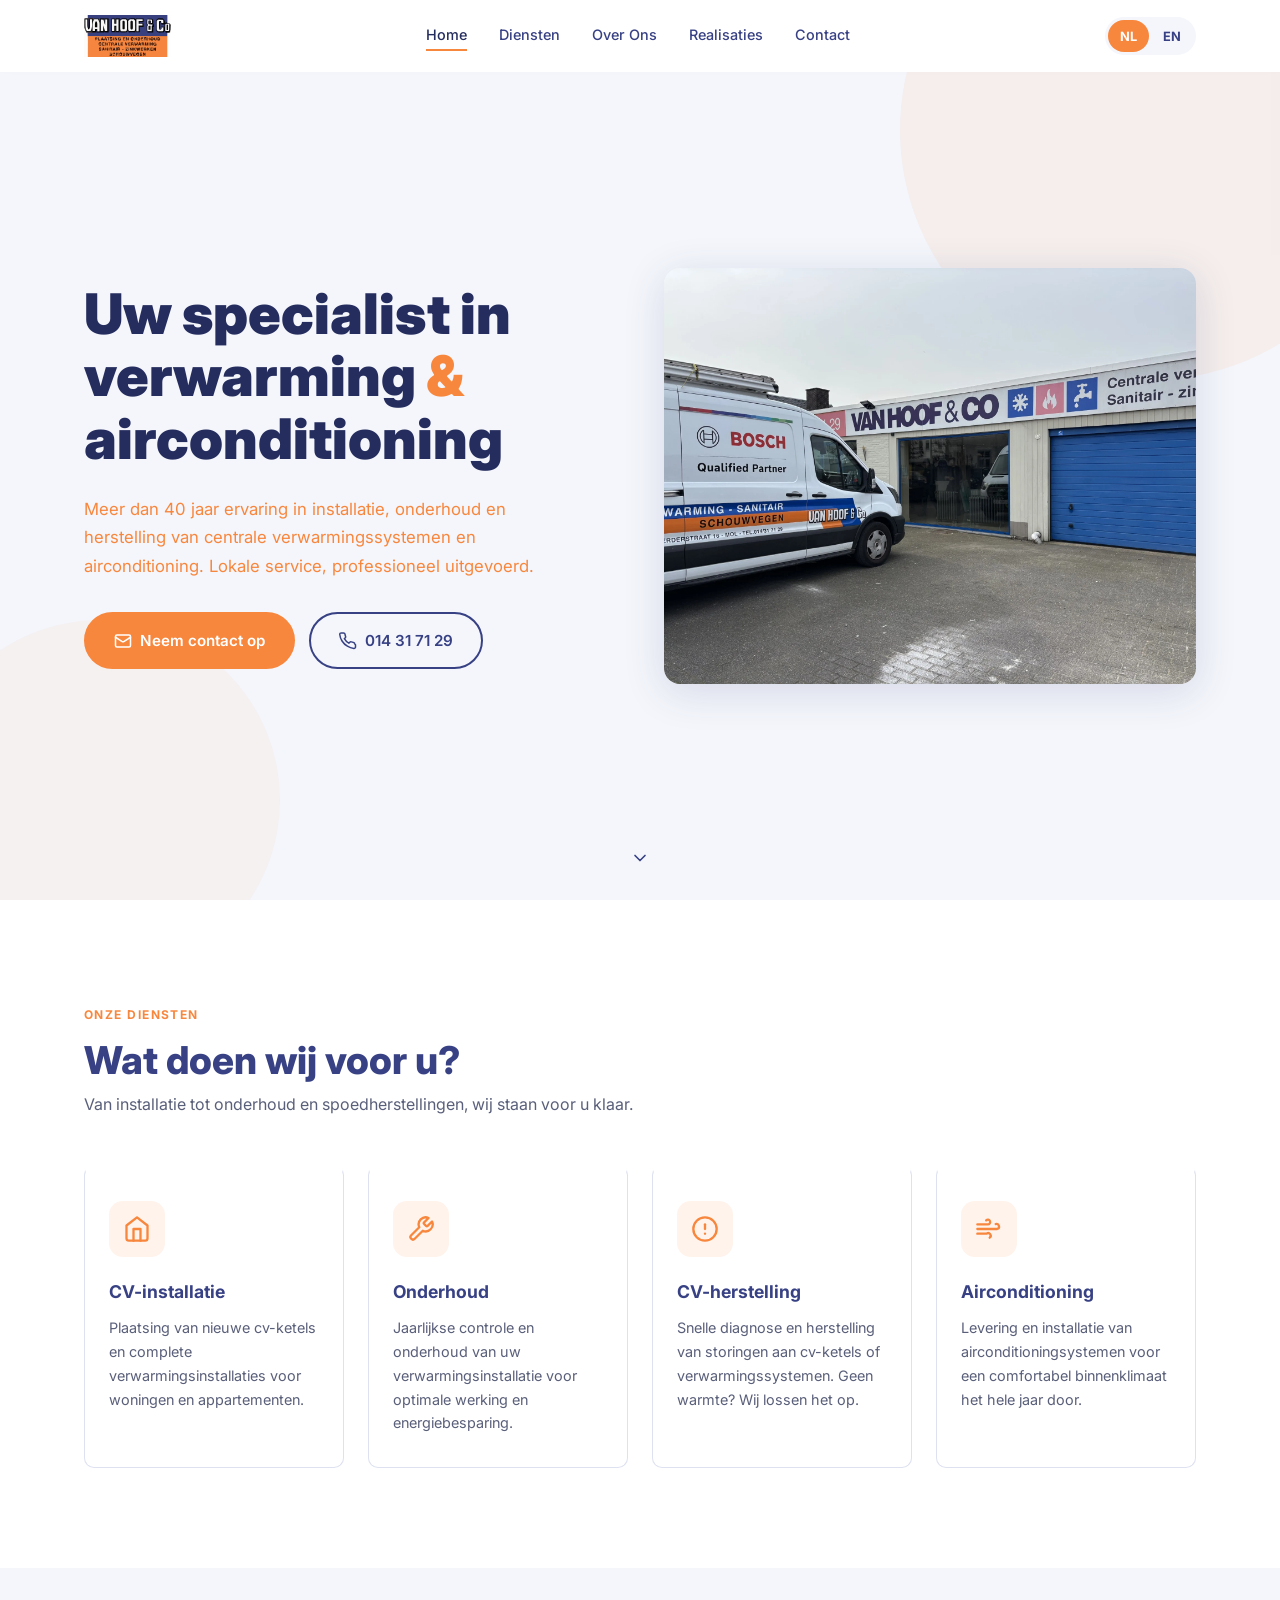
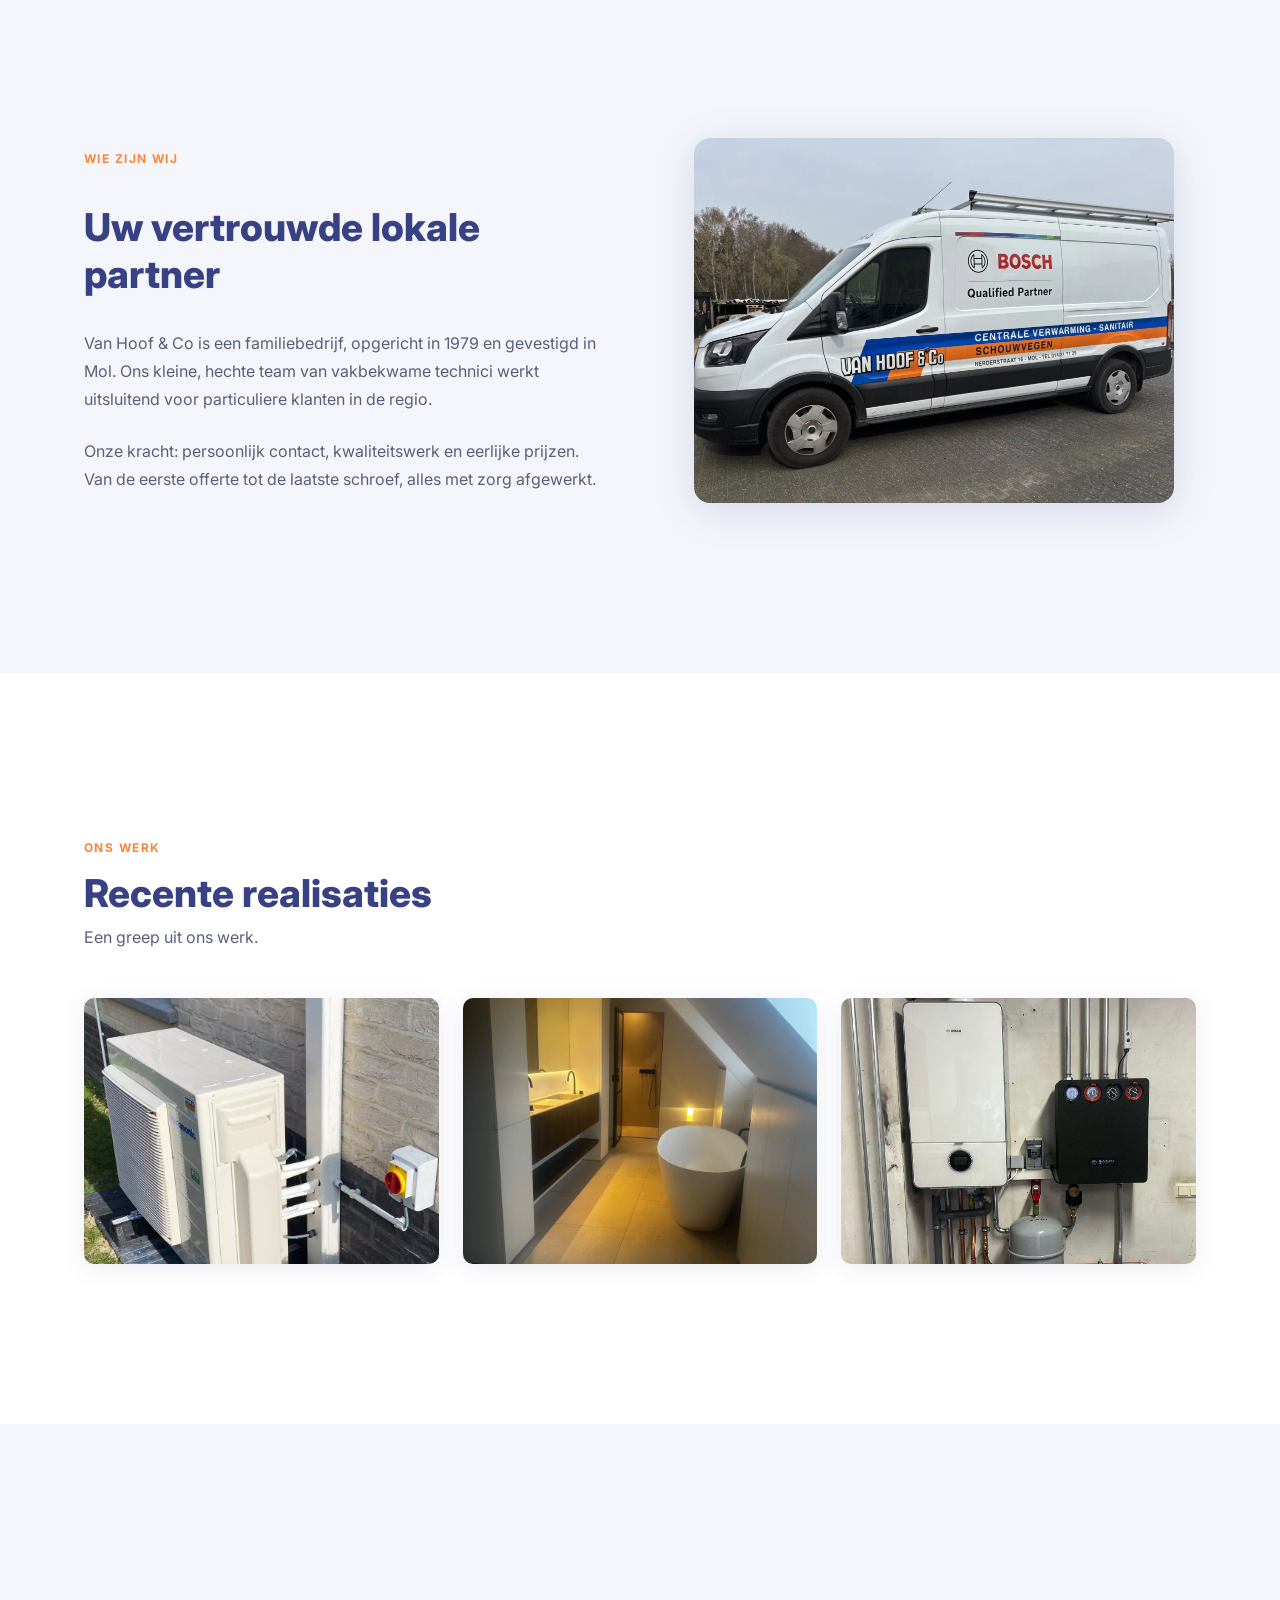
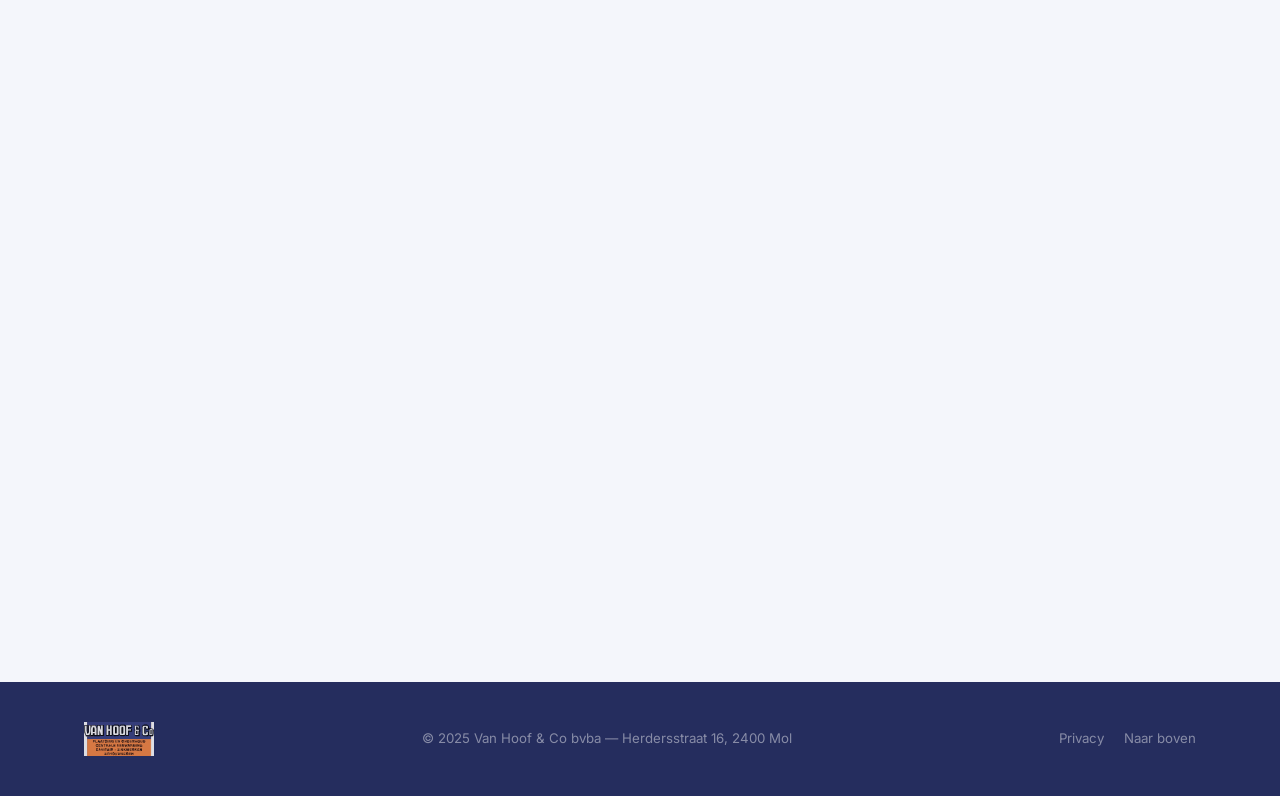
==== index.html @ 9f71ed24 "changes" ====
<!DOCTYPE html>
<html lang="nl">
<head>
  <meta charset="UTF-8" />
  <meta name="viewport" content="width=device-width, initial-scale=1.0" />

  <!-- Primary SEO -->
  <title>Van Hoof &amp; Co | Verwarming &amp; Airconditioning Mol</title>
  <meta name="description" content="Van Hoof &amp; Co – erkend specialist in CV-installatie, onderhoud, herstelling en airconditioning in Mol. Bel ons op 014 31 71 29." />
  <meta name="keywords" content="verwarming Mol, CV-ketel installatie Mol, CV onderhoud Mol, airconditioning Mol, verwarmingstechnicus Mol, Van Hoof, centrale verwarming Mol" />
  <meta name="robots" content="index, follow" />
  <link rel="canonical" href="https://www.vanhoofenco.be/" />

  <!-- Open Graph -->
  <meta property="og:type" content="website" />
  <meta property="og:url" content="https://www.vanhoofenco.be/" />
  <meta property="og:title" content="Van Hoof &amp; Co | Verwarming &amp; Airconditioning Mol" />
  <meta property="og:description" content="Uw lokale specialist voor centrale verwarming en airconditioning in Mol. Erkend installateur, actief sinds ." />
  <meta property="og:image" content="https://www.vanhoofenco.be/images/logo.svg" />

  <!-- Structured Data: LocalBusiness -->
  <script type="application/ld+json">
  {
    "@context": "https://schema.org",
    "@type": "LocalBusiness",
    "name": "Van Hoof & Co",
    "legalName": "Van Hoof & Co bvba",
    "description": "Specialist in installatie, onderhoud en herstelling van centrale verwarmingssystemen en airconditioning voor particulieren.",
    "foundingDate": "1979",
    "url": "https://www.vanhoofenco.be",
    "telephone": "+3214317129",
    "email": "info@vanhoofenco.be",
    "address": {
      "@type": "PostalAddress",
      "streetAddress": "Herdersstraat 16",
      "addressLocality": "Mol",
      "postalCode": "2400",
      "addressCountry": "BE"
    },
    "geo": {
      "@type": "GeoCoordinates",
      "latitude": 51.1833,
      "longitude": 5.1167
    },
    "openingHoursSpecification": [
      {
        "@type": "OpeningHoursSpecification",
        "dayOfWeek": ["Monday","Tuesday","Wednesday","Thursday","Friday"],
        "opens": "08:30",
        "closes": "17:30"
      }
    ],
    "priceRange": "€€"
  }
  </script>

  <!-- Google Fonts -->
  <link rel="preconnect" href="https://fonts.googleapis.com" />
  <link rel="preconnect" href="https://fonts.gstatic.com" crossorigin />
  <link href="https://fonts.googleapis.com/css2?family=Inter:wght@400;500;600;700;800;900&display=swap" rel="stylesheet" />

  <link rel="stylesheet" href="css/style.css" />
</head>
<body>

<!-- ============================================================
     HEADER
============================================================ -->
<header id="site-header" role="banner">
  <div class="container">
    <a href="#home" class="header-logo" aria-label="Van Hoof &amp; Co – naar boven">
      <img src="images/logo.svg" alt="Van Hoof &amp; Co logo" width="200" height="97" />
    </a>

    <nav class="main-nav" aria-label="Hoofdnavigatie">
      <a href="#home"       data-i18n="nav-home">Home</a>
      <a href="#diensten"   data-i18n="nav-services">Diensten</a>
      <a href="#over-ons"   data-i18n="nav-about">Over Ons</a>
      <a href="#realisaties" data-i18n="nav-gallery">Realisaties</a>
      <a href="#contact"    data-i18n="nav-contact">Contact</a>
    </nav>

    <div class="lang-toggle" role="group" aria-label="Taal / Language">
      <button class="lang-btn active" data-lang="nl" aria-label="Nederlands">NL</button>
      <button class="lang-btn"        data-lang="en" aria-label="English">EN</button>
    </div>

    <button class="hamburger" id="hamburger-btn" aria-label="Menu openen" aria-expanded="false" aria-controls="mobile-nav">
      <span></span>
      <span></span>
      <span></span>
    </button>
  </div>
</header>

<!-- Mobile nav overlay -->
<div class="mobile-nav-overlay" id="mobile-nav-overlay" aria-hidden="true"></div>

<!-- Mobile nav panel -->
<nav class="mobile-nav" id="mobile-nav" aria-label="Mobiele navigatie">
  <a href="#home"        data-i18n="nav-home">Home</a>
  <a href="#diensten"    data-i18n="nav-services">Diensten</a>
  <a href="#over-ons"    data-i18n="nav-about">Over Ons</a>
  <a href="#realisaties" data-i18n="nav-gallery">Realisaties</a>
  <a href="#contact"     data-i18n="nav-contact">Contact</a>
</nav>


<!-- ============================================================
     HERO
============================================================ -->
<section id="home" aria-label="Introductie">
  <div class="hero-bg-shapes" aria-hidden="true"></div>
  <div class="container">
    <div class="hero-inner">

      <div class="hero-content">
        <h1 class="hero-title">
          <span data-i18n="hero-title-1">Uw specialist in verwarming </span>
          <span data-i18n="hero-title-2" style="color:var(--orange)"> &amp;</span><br />
          <span data-i18n="hero-title-3">airconditioning</span>
        </h1>

        <p class="hero-desc" data-i18n="hero-desc">
        Meer dan 40 jaar ervaring in installatie, onderhoud en herstelling van centrale verwarmingssystemen en airconditioning. Lokale service, professioneel uitgevoerd.        
        </p>

        <div class="hero-ctas">
          <a href="#contact" class="btn btn-primary">
            <!-- icon: envelope -->
            <svg width="18" height="18" viewBox="0 0 24 24" fill="none" stroke="currentColor" stroke-width="2" stroke-linecap="round" stroke-linejoin="round" aria-hidden="true"><rect x="2" y="4" width="20" height="16" rx="2"/><path d="m22 7-8.97 5.7a1.94 1.94 0 0 1-2.06 0L2 7"/></svg>
            <span data-i18n="hero-cta-contact">Neem contact op</span>
          </a>
          <a href="tel:+3214317129" class="btn btn-outline-navy">
            <!-- icon: phone -->
            <svg width="18" height="18" viewBox="0 0 24 24" fill="none" stroke="currentColor" stroke-width="2" stroke-linecap="round" stroke-linejoin="round" aria-hidden="true"><path d="M22 16.92v3a2 2 0 0 1-2.18 2 19.79 19.79 0 0 1-8.63-3.07A19.5 19.5 0 0 1 4.07 12a19.79 19.79 0 0 1-3.07-8.67A2 2 0 0 1 3 1.18h3a2 2 0 0 1 2 1.72c.127.96.361 1.903.7 2.81a2 2 0 0 1-.45 2.11L7.09 8.91a16 16 0 0 0 6 6l1.27-1.27a2 2 0 0 1 2.11-.45c.907.339 1.85.573 2.81.7A2 2 0 0 1 21 16z"/></svg>
            <span data-i18n="hero-cta-call">014&nbsp;31&nbsp;71&nbsp;29</span>
          </a>
        </div>
      </div>

      <div class="hero-image">
        <!-- Replace src with a real photo of a completed installation -->
        <img src="images/vhc_zaak.webp" alt="CV-installatie en airconditioning door Van Hoof &amp; Co" width="520" height="416" loading="eager" />
      </div>

    </div><!-- .hero-inner -->
  </div><!-- .container -->

  <div class="scroll-hint" aria-hidden="true">
    <svg viewBox="0 0 24 24" fill="none" stroke="currentColor" stroke-width="2" stroke-linecap="round" stroke-linejoin="round"><path d="m6 9 6 6 6-6"/></svg>
  </div>
</section>


<!-- ============================================================
     SERVICES
============================================================ -->
<section id="diensten" aria-label="Onze diensten">
  <div class="container">

    <div class="reveal">
      <span class="section-tag" data-i18n="services-tag" >Onze diensten</span>
      <h2 class="section-title" data-i18n="services-title">Wat doen wij voor u?</h2>
      <p class="section-subtitle" data-i18n="services-sub">Van installatie tot onderhoud en spoedherstellingen, wij staan voor u klaar.</p>
    </div>

    <div class="services-grid">

      <!-- Card 1: CV-installatie -->
      <article class="service-card reveal reveal-delay-1">
        <div class="service-icon" aria-hidden="true">
          <svg width="28" height="28" viewBox="0 0 24 24" fill="none" stroke="currentColor" stroke-width="2" stroke-linecap="round" stroke-linejoin="round"><path d="M3 9l9-7 9 7v11a2 2 0 0 1-2 2H5a2 2 0 0 1-2-2z"/><polyline points="9 22 9 12 15 12 15 22"/></svg>
        </div>
        <h3 data-i18n="srv1-title">CV-installatie</h3>
        <p data-i18n="srv1-desc">Plaatsing van nieuwe cv-ketels en complete verwarmingsinstallaties voor woningen en appartementen.</p>
      </article>

      <!-- Card 2: CV-onderhoud -->
      <article class="service-card reveal reveal-delay-2">
        <div class="service-icon" aria-hidden="true">
          <svg width="28" height="28" viewBox="0 0 24 24" fill="none" stroke="currentColor" stroke-width="2" stroke-linecap="round" stroke-linejoin="round"><path d="M14.7 6.3a1 1 0 0 0 0 1.4l1.6 1.6a1 1 0 0 0 1.4 0l3.77-3.77a6 6 0 0 1-7.94 7.94l-6.91 6.91a2.12 2.12 0 0 1-3-3l6.91-6.91a6 6 0 0 1 7.94-7.94l-3.76 3.76z"/></svg>
        </div>
        <h3 data-i18n="srv2-title">Onderhoud</h3>
        <p data-i18n="srv2-desc">Jaarlijkse controle en onderhoud van uw verwarmingsinstallatie voor optimale werking en energiebesparing.</p>
      </article>

      <!-- Card 3: CV-herstelling -->
      <article class="service-card reveal reveal-delay-3">
        <div class="service-icon" aria-hidden="true">
          <svg width="28" height="28" viewBox="0 0 24 24" fill="none" stroke="currentColor" stroke-width="2" stroke-linecap="round" stroke-linejoin="round"><circle cx="12" cy="12" r="10"/><line x1="12" y1="8" x2="12" y2="12"/><line x1="12" y1="16" x2="12.01" y2="16"/></svg>
        </div>
        <h3 data-i18n="srv3-title">CVherstelling</h3>
        <p data-i18n="srv3-desc">Snelle diagnose en herstelling van storingen aan cv-ketels of verwarmingssystemen. Geen warmte? Wij lossen het op.</p>
      </article>

      <!-- Card 4: Airconditioning -->
      <article class="service-card reveal reveal-delay-4">
        <div class="service-icon" aria-hidden="true">
          <svg width="28" height="28" viewBox="0 0 24 24" fill="none" stroke="currentColor" stroke-width="2" stroke-linecap="round" stroke-linejoin="round"><path d="M9.59 4.59A2 2 0 1 1 11 8H2m10.59 11.41A2 2 0 1 0 10 16H2m15.73-8.27A2 2 0 1 1 19 12H2"/></svg>
        </div>
        <h3 data-i18n="srv4-title">Airconditioning</h3>
        <p data-i18n="srv4-desc">Levering en installatie van airconditioningsystemen voor een comfortabel binnenklimaat het hele jaar door.</p>
      </article>

    </div><!-- .services-grid -->
  </div><!-- .container -->
</section>


<!-- ============================================================
     ABOUT
============================================================ -->
<section id="over-ons" aria-label="Over Van Hoof en Co">
  <div class="container">
    <div class="about-inner">

      <div class="about-content reveal">
          <span class="section-tag" data-i18n="gallery1-tag">Wie zijn wij</span>
        <h2 class="section-title" data-i18n="about-title">Uw vertrouwde lokale partner</h2>

        <p data-i18n="about-p1">Van Hoof &amp; Co is een familiebedrijf, opgericht in 1979 en gevestigd in Mol. Ons kleine, hechte team van vakbekwame technici werkt uitsluitend voor particuliere klanten in de regio.</p>
        <p data-i18n="about-p2">Onze kracht: persoonlijk contact, kwaliteitswerk en eerlijke prijzen. Van de eerste offerte tot de laatste schroef, alles met zorg afgewerkt.</p>

      </div><!-- .about-content -->

      <div class="about-image reveal reveal-delay-2">
        <!-- Replace with a real team or project photo -->
        <img src="images/vhc_camion.webp" alt="Het team van Van Hoof &amp; Co aan het werk" width="480" height="365" loading="lazy" />
      </div>

    </div><!-- .about-inner -->
  </div><!-- .container -->
</section>


<!-- ============================================================
     REALISATIES
============================================================ -->
<section id="realisaties" aria-label="Realisaties en foto's">
  <div class="container">

    <div class="reveal">
      <span class="section-tag" data-i18n="gallery-tag">Ons werk</span>
      <h2 class="section-title" data-i18n="gallery-title">Recente realisaties</h2>
      <p class="section-subtitle" data-i18n="gallery-sub">Een greep uit ons werk.</p>
    </div>

    <div class="gallery-grid">

      <!-- Photo 1 — replace src with a real installation photo -->
      <figure class="gallery-item reveal reveal-delay-1">
        <img src="images/vhc_airco.webp " alt="CV-installatie uitgevoerd door Van Hoof &amp; Co in Mol" width="400" height="300" loading="lazy" />
        <div class="gallery-overlay">
          <figcaption class="gallery-caption" data-i18n="gallery1-cap">Moderne airco-installatie</figcaption>
        </div>
      </figure>

      <!-- Photo 2 — replace src with a real maintenance photo -->
      <figure class="gallery-item reveal reveal-delay-2">
        <img src="images/vhc_badkamer.webp" alt="Jaarlijks onderhoud cv-ketel door Van Hoof &amp; Co" width="400" height="300" loading="lazy" />
        <div class="gallery-overlay">
          <figcaption class="gallery-caption" data-i18n="gallery2-cap">comfortabele badkamer</figcaption>
        </div>
      </figure>

      <!-- Photo 3 — replace src with a real air conditioning photo -->
      <figure class="gallery-item reveal reveal-delay-3">
        <img src="images/vhc_gasketel.webp" alt="Airconditioning installatie door Van Hoof &amp; Co in Geel" width="400" height="300" loading="lazy" />
        <div class="gallery-overlay">
          <figcaption class="gallery-caption" data-i18n="gallery3-cap">Efficiënte cv-ketel</figcaption>
        </div>
      </figure>
      

    </div><!-- .gallery-grid -->
  </div><!-- .container -->
</section>


<!-- ============================================================
     CONTACT
============================================================ -->
<section id="contact" aria-label="Contact">
  <div class="container">

    <div class="reveal">
      <span class="section-tag" data-i18n="contact-tag">Contact</span>
      <h2 class="section-title" data-i18n="contact-title">Neem contact op</h2>
      <p class="section-subtitle" data-i18n="contact-sub">Vragen over een offerte, herstelling of onderhoud? Wij helpen u graag.</p>
    </div>

    <div class="contact-inner">

      <!-- Left: contact info -->
      <div class="contact-details reveal">

        <!-- Address -->
        <div class="contact-item">
          <div class="contact-item-icon" aria-hidden="true">
            <svg width="22" height="22" viewBox="0 0 24 24" fill="none" stroke="currentColor" stroke-width="2" stroke-linecap="round" stroke-linejoin="round"><path d="M20 10c0 6-8 12-8 12s-8-6-8-12a8 8 0 0 1 16 0Z"/><circle cx="12" cy="10" r="3"/></svg>
          </div>
          <div class="contact-item-body">
            <strong data-i18n="lbl-address">Adres</strong>
            <p>Herdersstraat 16<br />2400 Mol, België</p>
          </div>
        </div>

        <!-- Phone -->
        <div class="contact-item">
          <div class="contact-item-icon" aria-hidden="true">
            <svg width="22" height="22" viewBox="0 0 24 24" fill="none" stroke="currentColor" stroke-width="2" stroke-linecap="round" stroke-linejoin="round"><path d="M22 16.92v3a2 2 0 0 1-2.18 2 19.79 19.79 0 0 1-8.63-3.07A19.5 19.5 0 0 1 4.07 12a19.79 19.79 0 0 1-3.07-8.67A2 2 0 0 1 3 1.18h3a2 2 0 0 1 2 1.72c.127.96.361 1.903.7 2.81a2 2 0 0 1-.45 2.11L7.09 8.91a16 16 0 0 0 6 6l1.27-1.27a2 2 0 0 1 2.11-.45c.907.339 1.85.573 2.81.7A2 2 0 0 1 21 16z"/></svg>
          </div>
          <div class="contact-item-body">
            <strong data-i18n="lbl-phone">Telefoon</strong>
            <a href="tel:+3214317129">014&nbsp;31&nbsp;71&nbsp;29</a>
          </div>
        </div>

        <!-- Email -->
        <div class="contact-item">
          <div class="contact-item-icon" aria-hidden="true">
            <svg width="22" height="22" viewBox="0 0 24 24" fill="none" stroke="currentColor" stroke-width="2" stroke-linecap="round" stroke-linejoin="round"><rect x="2" y="4" width="20" height="16" rx="2"/><path d="m22 7-8.97 5.7a1.94 1.94 0 0 1-2.06 0L2 7"/></svg>
          </div>
          <div class="contact-item-body">
            <strong data-i18n="lbl-email">E-mail</strong>
            <a href="mailto:info@vanhoofenco.be">info@vanhoofenco.be</a>
          </div>
        </div>

        <!-- Opening hours -->
        <div class="contact-item">
          <div class="contact-item-icon" aria-hidden="true">
            <svg width="22" height="22" viewBox="0 0 24 24" fill="none" stroke="currentColor" stroke-width="2" stroke-linecap="round" stroke-linejoin="round"><circle cx="12" cy="12" r="10"/><polyline points="12 6 12 12 16 14"/></svg>
          </div>
          <div class="contact-item-body">
            <strong data-i18n="lbl-hours">Openingsuren</strong>
            <table class="hours-table" aria-label="Openingsuren">
              <tbody>
                <tr>
                  <td data-i18n="hours-mon-fri">Maandag – vrijdag</td>
                  <td>08:30 – 17:30</td>
                </tr>
                <tr>
                  <td data-i18n="hours-sat-sun">Zaterdag – zondag</td>
                  <td class="hours-closed" data-i18n="hours-closed">Gesloten</td>
                </tr>
              </tbody>
            </table>
          </div>
        </div>

        <!-- CTA call block -->
        <div class="cta-call-block">
          <div>
            <span data-i18n="cta-call-label">Bel ons direct</span>
            <strong>014&nbsp;31&nbsp;71&nbsp;29</strong>
          </div>
          <a href="tel:+3214317129" class="btn btn-primary">
            <svg width="18" height="18" viewBox="0 0 24 24" fill="none" stroke="currentColor" stroke-width="2" stroke-linecap="round" stroke-linejoin="round" aria-hidden="true"><path d="M22 16.92v3a2 2 0 0 1-2.18 2 19.79 19.79 0 0 1-8.63-3.07A19.5 19.5 0 0 1 4.07 12a19.79 19.79 0 0 1-3.07-8.67A2 2 0 0 1 3 1.18h3a2 2 0 0 1 2 1.72c.127.96.361 1.903.7 2.81a2 2 0 0 1-.45 2.11L7.09 8.91a16 16 0 0 0 6 6l1.27-1.27a2 2 0 0 1 2.11-.45c.907.339 1.85.573 2.81.7A2 2 0 0 1 21 16z"/></svg>
            <span data-i18n="cta-call-btn">Bel 014&nbsp;31&nbsp;71&nbsp;29</span>
          </a>
        </div>

      </div><!-- .contact-details -->

      <!-- Right: Google Maps -->
      <div class="contact-map reveal reveal-delay-2">
        <iframe
          title="Locatie Van Hoof &amp; Co – Herdersstraat 16, 2400 Mol"
          src="https://www.google.com/maps/embed?pb=!1m18!1m12!1m3!1d2487.6!2d5.1133!3d51.1886!2m3!1f0!2f0!3f0!3m2!1i1024!2i768!4f13.1!3m3!1m2!1s0x47c13a1d1d2a2a2b%3A0x0!2sHerdersstraat%2016%2C%202400%20Mol!5e0!3m2!1snl!2sbe!4v1700000000000"
          allowfullscreen=""
          loading="lazy"
          referrerpolicy="no-referrer-when-downgrade"
          aria-label="Google Maps – Van Hoof &amp; Co, Herdersstraat 16, 2400 Mol">
        </iframe>
      </div>

    </div><!-- .contact-inner -->
  </div><!-- .container -->
</section>


<!-- ============================================================
     FOOTER
============================================================ -->
<footer id="site-footer" role="contentinfo">
  <div class="container">
    <div class="footer-inner">

      <a href="#home" class="footer-logo" aria-label="Van Hoof &amp; Co – naar boven">
        <img src="images/logo.svg" alt="Van Hoof &amp; Co" width="120" height="58" loading="lazy" />
      </a>

      <p class="footer-copy" data-i18n="footer-copy">© 2025 Van Hoof &amp; Co bvba — Herdersstraat 16, 2400 Mol</p>

      <nav class="footer-links" aria-label="Footer links">
        <a href="#" data-i18n="footer-privacy">Privacy</a>
        <a href="#home" data-i18n="footer-top">Naar boven</a>
      </nav>

    </div>
  </div>
</footer>

<script src="js/main.js"></script>
</body>
</html>
---- css/style.css ----
/* ============================================================
   Van Hoof & Co — style.css
   ============================================================ */

/* ---------- CSS Custom Properties ---------- */
:root {
  --orange:      #f8873e;
  --orange-dark: #e06a20;
  --navy:        #374184;
  --navy-dark:   #252d5e;
  --white:       #ffffff;
  --light-bg:    #f4f6fb;
  --text:        #1e1e2e;
  --text-muted:  #5a5f7a;
  --border:      #dde1f0;
  --shadow:      0 4px 24px rgba(55, 65, 132, 0.10);
  --shadow-lg:   0 8px 40px rgba(55, 65, 132, 0.16);
  --radius:      10px;
  --header-h:    72px;
  --transition:  0.25s ease;
}

/* ---------- Reset & Base ---------- */
*, *::before, *::after {
  box-sizing: border-box;
  margin: 0;
  padding: 0;
}

html {
  scroll-behavior: smooth;
  font-size: 16px;
}

body {
  font-family: 'Inter', system-ui, -apple-system, sans-serif;
  color: var(--text);
  background: var(--white);
  line-height: 1.65;
  -webkit-font-smoothing: antialiased;
}

img, svg {
  display: block;
  max-width: 100%;
}

a {
  color: inherit;
  text-decoration: none;
}

ul {
  list-style: none;
}

/* ---------- Utility ---------- */
.container {
  width: 100%;
  max-width: 1160px;
  margin: 0 auto;
  padding: 0 24px;
}

.section-tag {
  display: inline-block;
  font-size: 0.75rem;
  font-weight: 700;
  letter-spacing: 0.12em;
  text-transform: uppercase;
  color: var(--orange);
  margin-bottom: 12px;
}

.section-title {
  font-size: clamp(1.75rem, 3vw, 2.5rem);
  font-weight: 800;
  color: var(--navy);
  line-height: 1.2;
  margin-bottom: 8px;
}

.section-subtitle {
  font-size: 1rem;
  color: var(--text-muted);
  margin-bottom: 48px;
  max-width: 560px;
}

.btn {
  display: inline-flex;
  align-items: center;
  gap: 8px;
  padding: 14px 28px;
  border-radius: 50px;
  font-size: 0.95rem;
  font-weight: 600;
  cursor: pointer;
  border: 2px solid transparent;
  transition: all var(--transition);
  white-space: nowrap;
  min-height: 48px;
}

.btn-primary {
  background: var(--orange);
  color: var(--white);
  border-color: var(--orange);
}
.btn-primary:hover {
  background: var(--orange-dark);
  border-color: var(--orange-dark);
  transform: translateY(-2px);
  box-shadow: 0 6px 20px rgba(248, 135, 62, 0.35);
}

.btn-outline-white {
  background: transparent;
  color: var(--white);
  border-color: rgba(255,255,255,0.55);
}
.btn-outline-white:hover {
  background: rgba(255,255,255,0.12);
  border-color: var(--white);
  transform: translateY(-2px);
}

.btn-outline-navy {
  background: transparent;
  color: var(--navy);
  border-color: var(--navy);
}
.btn-outline-navy:hover {
  background: var(--navy);
  color: var(--white);
  transform: translateY(-2px);
}

/* ---------- Header ---------- */
#site-header {
  position: fixed;
  top: 0;
  left: 0;
  right: 0;
  z-index: 1000;
  height: var(--header-h);
  background: var(--white);
  display: flex;
  align-items: center;
  transition: box-shadow var(--transition), background var(--transition);
}



#site-header.scrolled {
  box-shadow: 0 2px 20px rgba(0,0,0,0.25);
  background: var(--white);
}

#site-header .container {
  display: flex;
  align-items: center;
  justify-content: space-between;
  gap: 16px;
}

.header-logo img {
  height: 42px;
  width: auto;
}

.main-nav {
  display: flex;
  align-items: center;
  gap: 32px;
}

.main-nav a {
  font-size: 0.9rem;
  font-weight: 500;
  color: var(--navy);
  transition: color var(--transition);
  position: relative;
  padding-bottom: 2px;
}

.main-nav a::after {
  content: '';
  position: absolute;
  bottom: -2px;
  left: 0;
  width: 0;
  height: 2px;
  background: var(--orange);
  transition: width var(--transition);
}

.main-nav a:hover,
.main-nav a.active {
  color: var(--navy-dark);
}

.main-nav a:hover::after,
.main-nav a.active::after {
  width: 100%;
}

/* Language toggle */
.lang-toggle {
  display: flex;
  align-items: center;
  background: var(--light-bg);
  border-radius: 50px;
  padding: 3px;
  gap: 2px;
  flex-shrink: 0;
}

.lang-btn {
  background: transparent;
  border: none;
  cursor: pointer;
  font-size: 0.8rem;
  font-weight: 700;
  color: var(--navy);
  padding: 5px 12px;
  border-radius: 50px;
  transition: all var(--transition);
  font-family: inherit;
  min-height: 32px;
}

.lang-btn.active {
  background: var(--orange);
  color: var(--white);
}

/* Hamburger */
.hamburger {
  display: none;
  flex-direction: column;
  justify-content: center;
  gap: 5px;
  width: 44px;
  height: 44px;
  background: none;
  border: none;
  cursor: pointer;
  padding: 8px;
  border-radius: 8px;
  transition: background var(--transition);
}

.hamburger:hover {
  background: rgba(255,255,255,0.1);
}

.hamburger span {
  display: block;
  height: 2px;
  background: var(--white);
  border-radius: 2px;
  transition: all var(--transition);
  transform-origin: center;
}

.hamburger.open span:nth-child(1) { transform: translateY(7px) rotate(45deg); }
.hamburger.open span:nth-child(2) { opacity: 0; transform: scaleX(0); }
.hamburger.open span:nth-child(3) { transform: translateY(-7px) rotate(-45deg); }

/* Mobile nav */
.mobile-nav-overlay {
  display: none;
  position: fixed;
  inset: 0;
  background: rgba(0,0,0,0.5);
  z-index: 998;
  opacity: 0;
  transition: opacity var(--transition);
}

.mobile-nav-overlay.open {
  display: block;
  opacity: 1;
}

.mobile-nav {
  position: fixed;
  top: var(--header-h);
  left: 0;
  right: 0;
  z-index: 999;
  background: var(--navy-dark);
  padding: 16px 24px 24px;
  transform: translateY(-110%);
  transition: transform 0.3s ease;
  box-shadow: 0 8px 24px rgba(0,0,0,0.3);
}

.mobile-nav.open {
  transform: translateY(0);
}

.mobile-nav a {
  display: block;
  font-size: 1rem;
  font-weight: 500;
  color: rgba(255,255,255,0.85);
  padding: 14px 0;
  border-bottom: 1px solid rgba(255,255,255,0.08);
  transition: color var(--transition);
}

.mobile-nav a:hover {
  color: var(--orange);
}

.mobile-nav a:last-child {
  border-bottom: none;
}

/* ---------- Hero ---------- */
#home {
  min-height: 100vh;
  background: var(--light-bg);
  display: flex;
  align-items: center;
  padding-top: var(--header-h);
  overflow: hidden;
  position: relative;
}

.hero-bg-shapes {
  position: absolute;
  inset: 0;
  overflow: hidden;
  pointer-events: none;
}

.hero-bg-shapes::before {
  content: '';
  position: absolute;
  top: -120px;
  right: -120px;
  width: 500px;
  height: 500px;
  border-radius: 50%;
  background: rgba(248, 135, 62, 0.08);
}

.hero-bg-shapes::after {
  content: '';
  position: absolute;
  bottom: -80px;
  left: -80px;
  width: 360px;
  height: 360px;
  border-radius: 50%;
  background: rgba(248, 135, 62, 0.05);
}

.hero-inner {
  display: grid;
  grid-template-columns: 1fr 1fr;
  gap: 48px;
  align-items: center;
  padding: 80px 0 100px;
  position: relative;
  z-index: 1;
}

.hero-content {
  display: flex;
  flex-direction: column;
  gap: 24px;
}

.hero-tag {
  display: inline-flex;
  align-items: center;
  gap: 8px;
  background: rgba(248, 135, 62, 0.15);
  color: var(--orange);
  font-size: 0.8rem;
  font-weight: 700;
  letter-spacing: 0.1em;
  text-transform: uppercase;
  padding: 6px 16px;
  border-radius: 50px;
  border: 1px solid rgba(248, 135, 62, 0.25);
  width: fit-content;
}

.hero-title {
  font-size: clamp(2rem, 4.5vw, 3.5rem);
  font-weight: 900;
  color: var(--white);
  line-height: 1.12;
}

.hero-title span {
  color: var(--navy-dark);
}

.hero-desc {
  font-size: 1.05rem;
  color: var(--orange);
  max-width: 480px;
  line-height: 1.7;
}

.hero-ctas {
  display: flex;
  flex-wrap: wrap;
  gap: 14px;
  margin-top: 8px;
}

.hero-image {
  display: flex;
  justify-content: center;
  align-items: center;
}

.hero-image img {
  width: 100%;
  max-width: auto;
  border-radius: 16px;
  box-shadow: var(--shadow-lg);
}

.scroll-hint {
  position: absolute;
  bottom: 32px;
  left: 50%;
  transform: translateX(-50%);
  display: flex;
  flex-direction: column;
  align-items: center;
  gap: 6px;
  color: var(--navy);
  font-size: 0.75rem;
  animation: bounce 2s infinite;
  z-index: 1;
}

.scroll-hint svg {
  width: 20px;
  height: 20px;
}

@keyframes bounce {
  0%, 100% { transform: translateX(-50%) translateY(0); }
  50% { transform: translateX(-50%) translateY(8px); }
}

/* ---------- Services ---------- */
#diensten {
  padding: 100px 0;
  background: var(--white);
}

.services-grid {
  display: grid;
  grid-template-columns: repeat(4, 1fr);
  gap: 24px;
}

.service-card {
  background: var(--white);
  border: 1px solid var(--border);
  border-radius: var(--radius);
  padding: 32px 24px;
  transition: transform var(--transition), box-shadow var(--transition);
  border-top: 4px solid transparent;
  position: relative;
  overflow: hidden;
}

.service-card::before {
  content: '';
  position: absolute;
  top: 0;
  left: 0;
  right: 0;
  height: 4px;
  background: var(--orange);
  transform: scaleX(0);
  transform-origin: left;
  transition: transform var(--transition);
}

.service-card:hover {
  transform: translateY(-6px);
  box-shadow: var(--shadow-lg);
}

.service-card:hover::before {
  transform: scaleX(1);
}

.service-icon {
  width: 56px;
  height: 56px;
  background: rgba(248, 135, 62, 0.1);
  border-radius: 14px;
  display: flex;
  align-items: center;
  justify-content: center;
  margin-bottom: 20px;
  color: var(--orange);
  transition: background var(--transition);
}

.service-card:hover .service-icon {
  background: var(--orange);
  color: var(--white);
}

.service-card h3 {
  font-size: 1.1rem;
  font-weight: 700;
  color: var(--navy);
  margin-bottom: 10px;
}

.service-card p {
  font-size: 0.9rem;
  color: var(--text-muted);
  line-height: 1.65;
}

/* ---------- About ---------- */
#over-ons {
  padding: 170px 0;
  background: var(--light-bg);
}

.about-inner {
  display: grid;
  grid-template-columns: 1fr 1fr;
  gap: 64px;
  align-items: center;
}

.about-content {
  display: flex;
  flex-direction: column;
  gap: 24px;
}

.about-content p {
  color: var(--text-muted);
  line-height: 1.75;
}

.trust-badges {
  display: flex;
  flex-direction: column;
  gap: 14px;
  margin-top: 8px;
}

.trust-badge {
  display: flex;
  align-items: center;
  gap: 14px;
  background: var(--white);
  border-radius: var(--radius);
  padding: 16px 20px;
  box-shadow: var(--shadow);
  transition: transform var(--transition);
}

.trust-badge:hover {
  transform: translateX(4px);
}

.trust-badge-icon {
  width: 44px;
  height: 44px;
  background: rgba(248, 135, 62, 0.12);
  border-radius: 10px;
  display: flex;
  align-items: center;
  justify-content: center;
  flex-shrink: 0;
  color: var(--orange);
}

.trust-badge-text strong {
  display: block;
  font-size: 0.95rem;
  font-weight: 700;
  color: var(--navy);
}

.trust-badge-text span {
  font-size: 0.82rem;
  color: var(--text-muted);
}

.about-image {
  display: flex;
  justify-content: center;
}

.about-image img {
  width: 100%;
  max-width: 480px;
  border-radius: 16px;
  box-shadow: var(--shadow-lg);
}

/* ---------- Realisaties ---------- */
#realisaties {
  padding: 160px 0;
  background: var(--white);
}

.gallery-grid {
  display: grid;
  grid-template-columns: repeat(3, 1fr);
  gap: 24px;
}

.gallery-item {
  position: relative;
  border-radius: var(--radius);
  overflow: hidden;
  aspect-ratio: 4 / 3;
  cursor: pointer;
  box-shadow: var(--shadow);
}

.gallery-item img {
  width: 100%;
  height: 100%;
  object-fit: cover;
  transition: transform 0.4s ease;
}

.gallery-item:hover img {
  transform: scale(1.05);
}

.gallery-overlay {
  position: absolute;
  inset: 0;
  background: linear-gradient(to top, rgba(55, 65, 132, 0.85) 0%, rgba(55, 65, 132, 0.2) 60%, transparent 100%);
  opacity: 0;
  transition: opacity var(--transition);
  display: flex;
  align-items: flex-end;
  padding: 20px;
}

.gallery-item:hover .gallery-overlay {
  opacity: 1;
}

.gallery-caption {
  color: var(--white);
  font-size: 0.9rem;
  font-weight: 600;
}

/* ---------- Contact ---------- */
#contact {
  padding: 100px 0;
  background: var(--light-bg);
}

.contact-inner {
  display: grid;
  grid-template-columns: 1fr 1fr;
  gap: 48px;
  align-items: start;
}

.contact-details {
  display: flex;
  flex-direction: column;
  gap: 28px;
}

.contact-item {
  display: flex;
  gap: 16px;
  align-items: flex-start;
}

.contact-item-icon {
  width: 48px;
  height: 48px;
  background: rgba(248, 135, 62, 0.12);
  border-radius: 12px;
  display: flex;
  align-items: center;
  justify-content: center;
  flex-shrink: 0;
  color: var(--orange);
}

.contact-item-body strong {
  display: block;
  font-size: 0.82rem;
  font-weight: 700;
  letter-spacing: 0.08em;
  text-transform: uppercase;
  color: var(--text-muted);
  margin-bottom: 4px;
}

.contact-item-body a,
.contact-item-body span,
.contact-item-body p {
  font-size: 1rem;
  color: var(--text);
  line-height: 1.6;
}

.contact-item-body a {
  transition: color var(--transition);
}

.contact-item-body a:hover {
  color: var(--orange);
}

.hours-table {
  width: 100%;
  border-collapse: collapse;
  font-size: 0.9rem;
  margin-top: 4px;
}

.hours-table td {
  padding: 3px 0;
  color: var(--text);
}

.hours-table td:last-child {
  text-align: right;
  color: var(--text-muted);
}

.hours-closed {
  color: #e05050 !important;
  font-style: italic;
}

.cta-call-block {
  background: var(--navy);
  border-radius: var(--radius);
  padding: 24px;
  display: flex;
  align-items: center;
  justify-content: space-between;
  gap: 16px;
  flex-wrap: wrap;
  margin-top: 8px;
}

.cta-call-block span {
  color: rgba(255,255,255,0.8);
  font-size: 0.95rem;
}

.cta-call-block strong {
  display: block;
  color: var(--white);
  font-size: 1.2rem;
}

.contact-map {
  border-radius: var(--radius);
  overflow: hidden;
  box-shadow: var(--shadow);
  height: 100%;
  min-height: 400px;
}

.contact-map iframe {
  width: 100%;
  height: 100%;
  min-height: 400px;
  border: none;
}

/* ---------- Footer ---------- */
#site-footer {
  background: var(--navy-dark);
  padding: 40px 0;
}

.footer-inner {
  display: flex;
  align-items: center;
  justify-content: space-between;
  gap: 24px;
  flex-wrap: wrap;
}

.footer-logo img {
  height: 34px;
  width: auto;
  opacity: 0.85;  
}

.footer-copy {
  font-size: 0.83rem;
  color: rgba(255,255,255,0.45);
  text-align: center;
}

.footer-links {
  display: flex;
  gap: 20px;
}

.footer-links a {
  font-size: 0.83rem;
  color: rgba(255,255,255,0.45);
  transition: color var(--transition);
}

.footer-links a:hover {
  color: var(--orange);
}

/* ---------- Scroll-reveal ---------- */
.reveal {
  opacity: 0;
  transform: translateY(28px);
  transition: opacity 0.6s ease, transform 0.6s ease;
}

.reveal.visible {
  opacity: 1;
  transform: translateY(0);
}

.reveal-delay-1 { transition-delay: 0.1s; }
.reveal-delay-2 { transition-delay: 0.2s; }
.reveal-delay-3 { transition-delay: 0.3s; }
.reveal-delay-4 { transition-delay: 0.4s; }

/* ---------- Responsive: Tablet (≤ 1023px) ---------- */
@media (max-width: 1023px) {
  .services-grid {
    grid-template-columns: repeat(2, 1fr);
  }

  .about-inner {
    grid-template-columns: 1fr;
    gap: 40px;
  }

  .about-image {
    order: -1;
  }

  .about-image img {
    max-width: 100%;
  }

  .hero-inner {
    grid-template-columns: 1fr;
    text-align: center;
    gap: 40px;
  }

  .hero-desc {
    margin: 0 auto;
  }

  .hero-tag {
    margin: 0 auto;
  }

  .hero-ctas {
    justify-content: center;
  }

  .hero-image {
    max-width: 440px;
    margin: 0 auto;
  }

  .gallery-grid {
    grid-template-columns: repeat(2, 1fr);
  }
}

/* ---------- Responsive: Mobile (≤ 767px) ---------- */
@media (max-width: 767px) {
  :root {
    --header-h: 64px;
  }

  .main-nav {
    display: none;
  }

  .hamburger {
    display: flex;
  }

  .services-grid {
    grid-template-columns: 1fr;
  }

  .gallery-grid {
    grid-template-columns: 1fr;
  }

  .contact-inner {
    grid-template-columns: 1fr;
  }

  .contact-map {
    min-height: 280px;
  }

  .contact-map iframe {
    min-height: 280px;
  }

  .footer-inner {
    flex-direction: column;
    text-align: center;
  }

  .cta-call-block {
    flex-direction: column;
    text-align: center;
  }

  #diensten,
  #over-ons,
  #realisaties,
  #contact {
    padding: 72px 0;
  }
}

/* ---------- Responsive: Small Mobile (≤ 480px) ---------- */
@media (max-width: 480px) {
  .hero-ctas {
    flex-direction: column;
    align-items: center;
  }

  .btn {
    width: 100%;
    justify-content: center;
  }
}
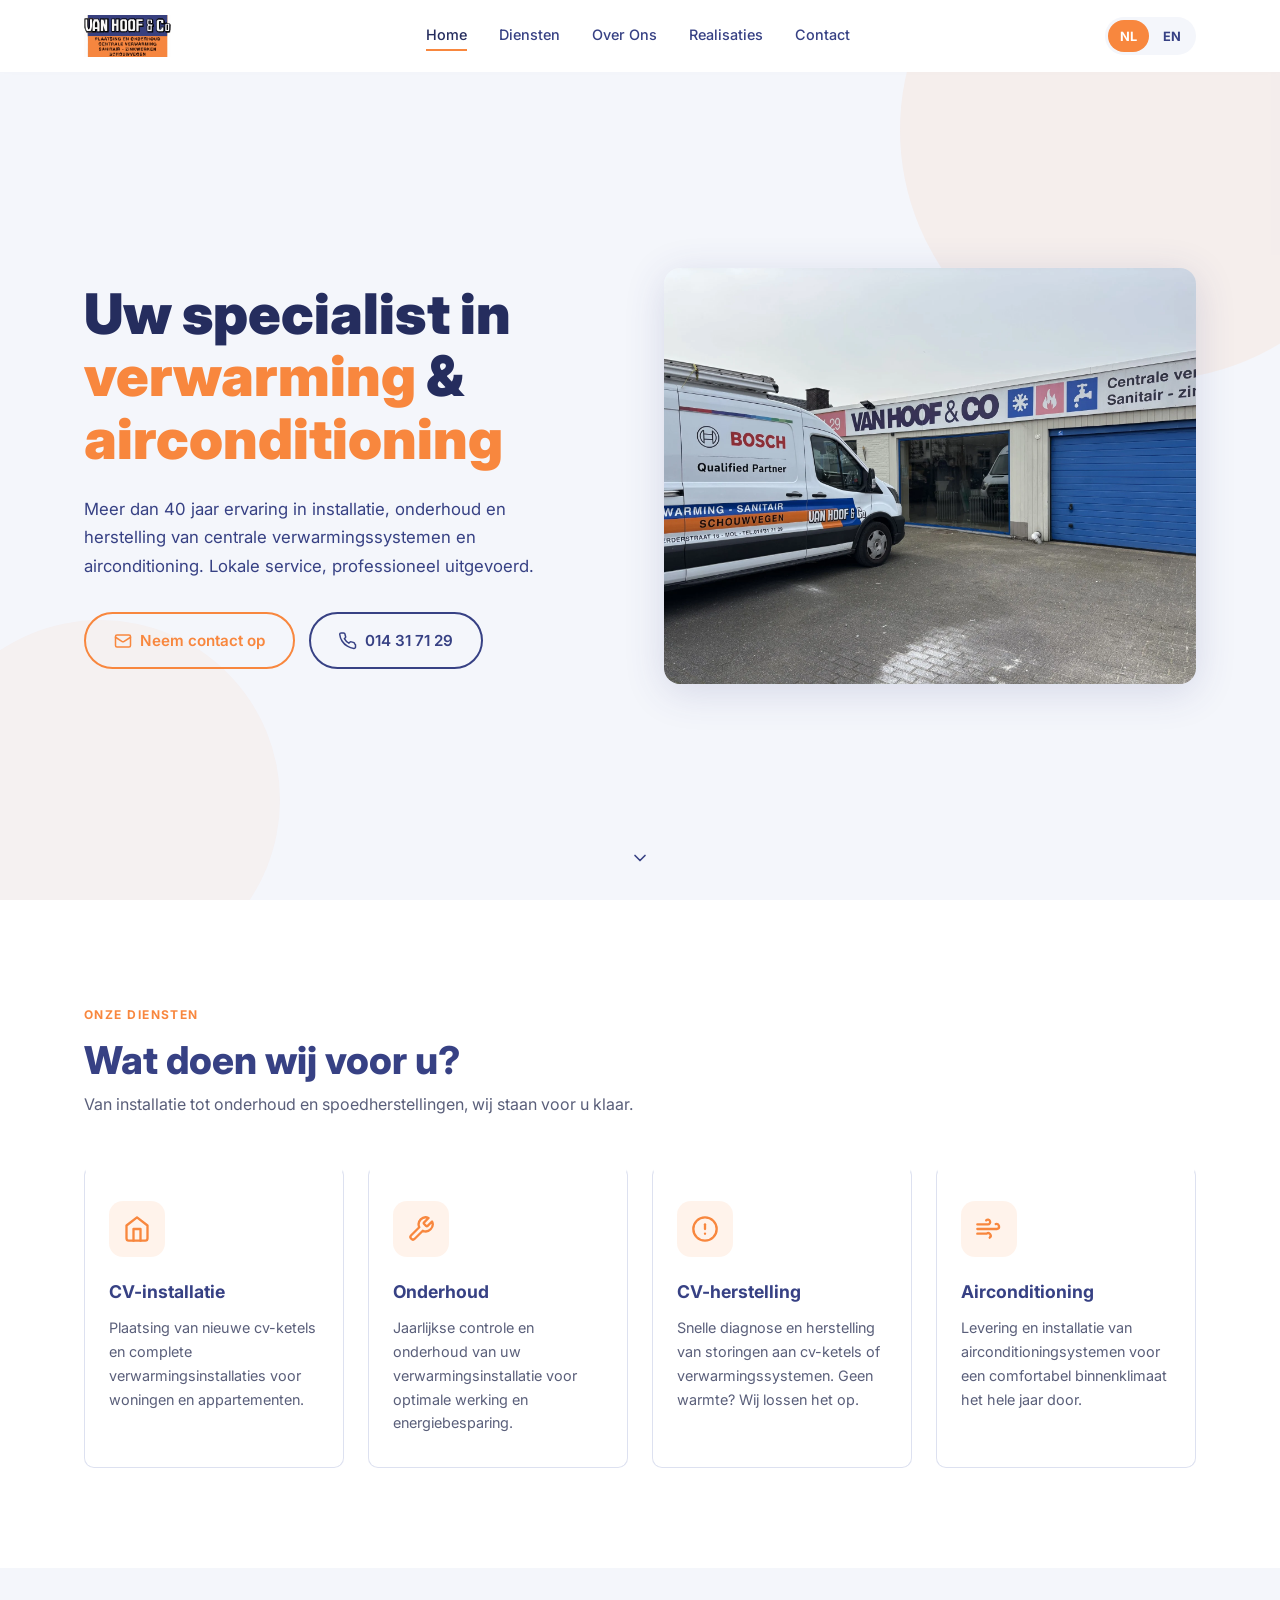
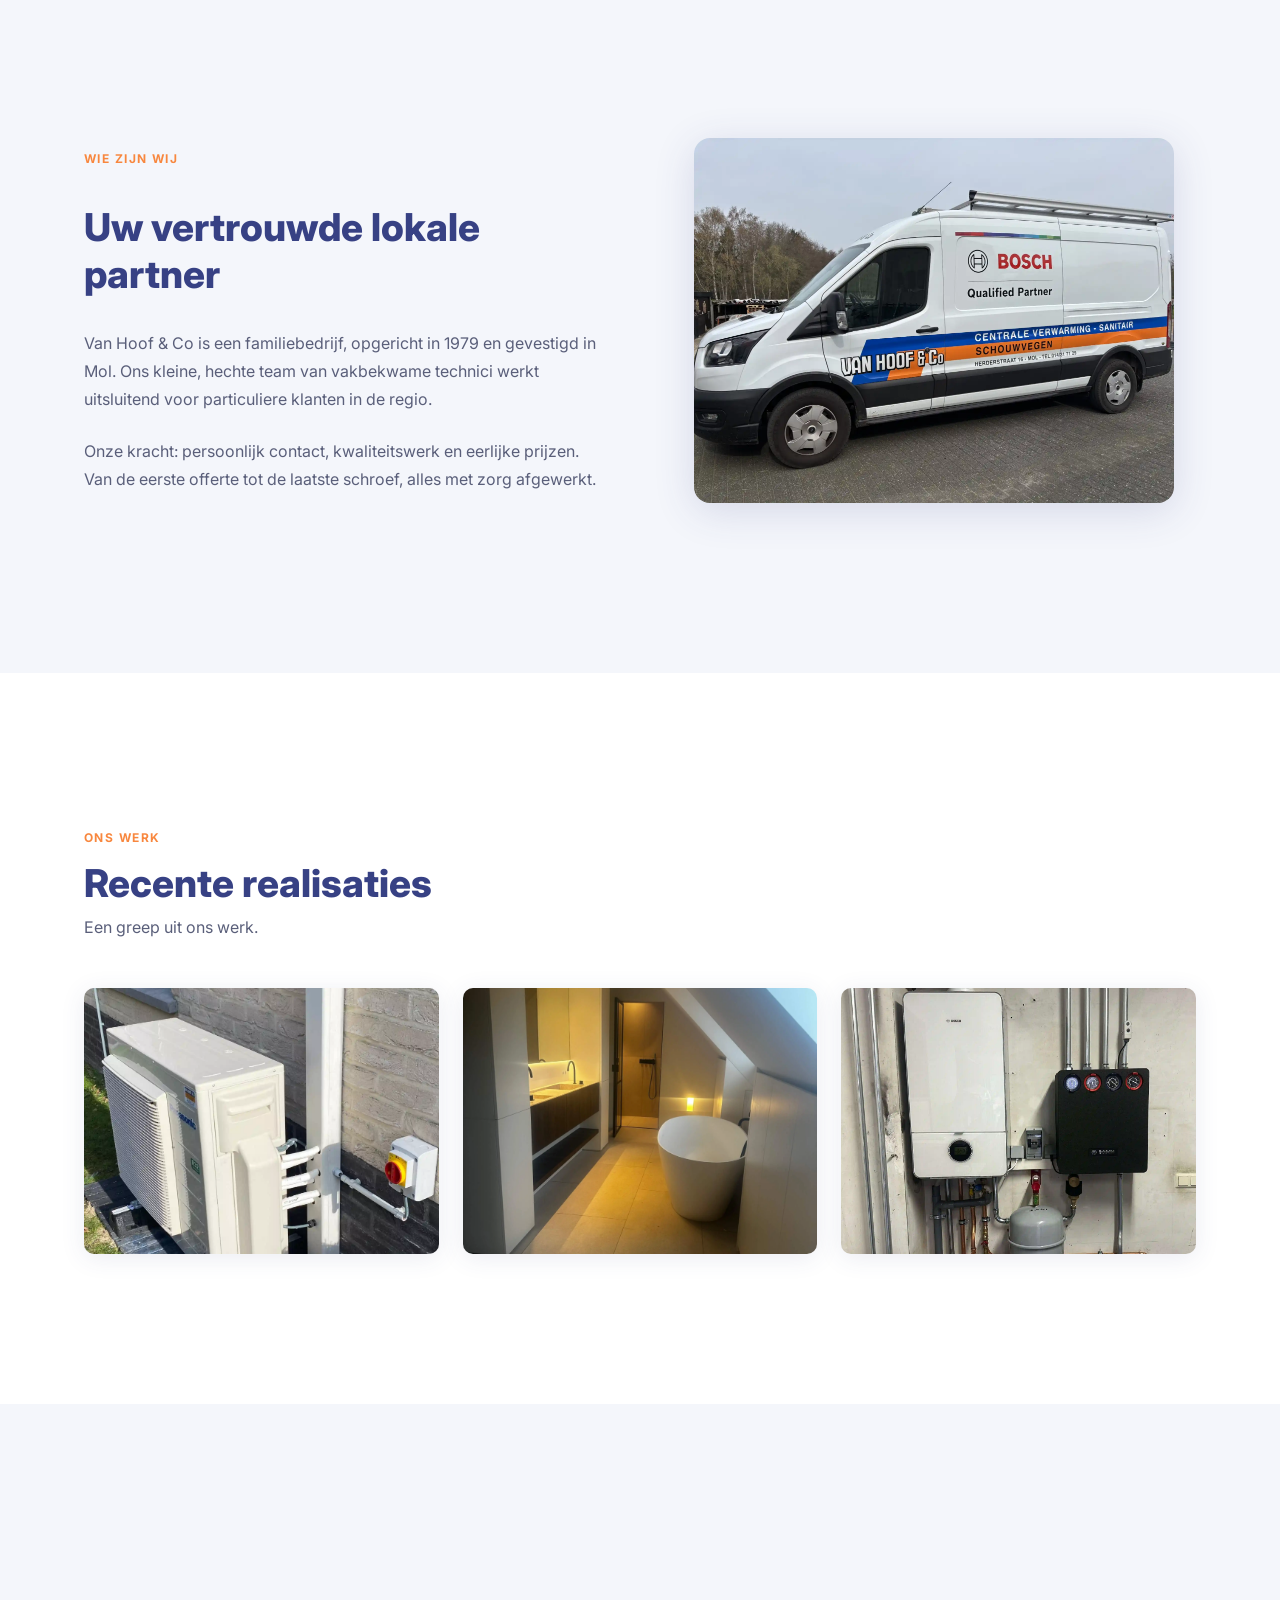
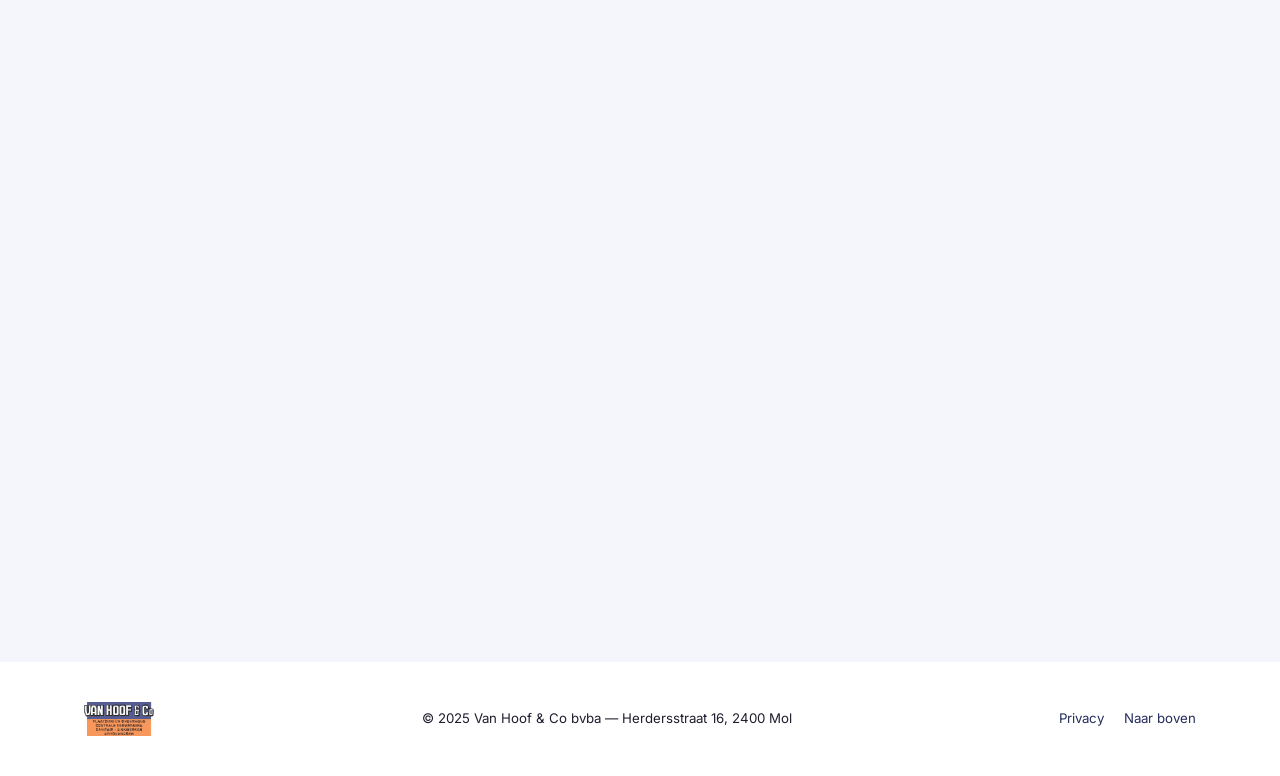
==== commit 4ef2ad41: "change" ====
--- a/index.html
+++ b/index.html
@@ -116,9 +116,10 @@
 
       <div class="hero-content">
         <h1 class="hero-title">
-          <span data-i18n="hero-title-1">Uw specialist in verwarming </span>
-          <span data-i18n="hero-title-2" style="color:var(--orange)"> &amp;</span><br />
-          <span data-i18n="hero-title-3">airconditioning</span>
+          <span data-i18n="hero-title-1">Uw specialist in</span>
+          <span data-i18n="hero-title-2"style="color:var(--orange)">verwarming</span>
+          <span data-i18n="hero-title-3">&amp;</span>
+          <span data-i18n="hero-title-4"style="color:var(--orange)">airconditioning</span>
         </h1>
 
         <p class="hero-desc" data-i18n="hero-desc">
--- a/css/style.css
+++ b/css/style.css
@@ -103,13 +103,13 @@
 }
 
 .btn-primary {
-  background: var(--orange);
-  color: var(--white);
+  color: var(--orange);
   border-color: var(--orange);
 }
 .btn-primary:hover {
   background: var(--orange-dark);
   border-color: var(--orange-dark);
+  color: var(--light-bg);
   transform: translateY(-2px);
   box-shadow: 0 6px 20px rgba(248, 135, 62, 0.35);
 }
@@ -258,7 +258,7 @@
 .hamburger span {
   display: block;
   height: 2px;
-  background: var(--white);
+  background: var(--navy-dark);
   border-radius: 2px;
   transition: all var(--transition);
   transform-origin: center;
@@ -404,7 +404,7 @@
 
 .hero-desc {
   font-size: 1.05rem;
-  color: var(--orange);
+  color: var(--navy);
   max-width: 480px;
   line-height: 1.7;
 }
@@ -614,7 +614,7 @@
 
 /* ---------- Realisaties ---------- */
 #realisaties {
-  padding: 160px 0;
+  padding: 150px 0;
   background: var(--white);
 }
 
@@ -790,7 +790,7 @@
 
 /* ---------- Footer ---------- */
 #site-footer {
-  background: var(--navy-dark);
+  background: var(--white);
   padding: 40px 0;
 }
 
@@ -810,18 +810,18 @@
 
 .footer-copy {
   font-size: 0.83rem;
-  color: rgba(255,255,255,0.45);
   text-align: center;
 }
 
 .footer-links {
   display: flex;
+  color: var(--navy-dark);
   gap: 20px;
 }
 
 .footer-links a {
   font-size: 0.83rem;
-  color: rgba(255,255,255,0.45);
+  color: var(--navy-dark);
   transition: color var(--transition);
 }
 
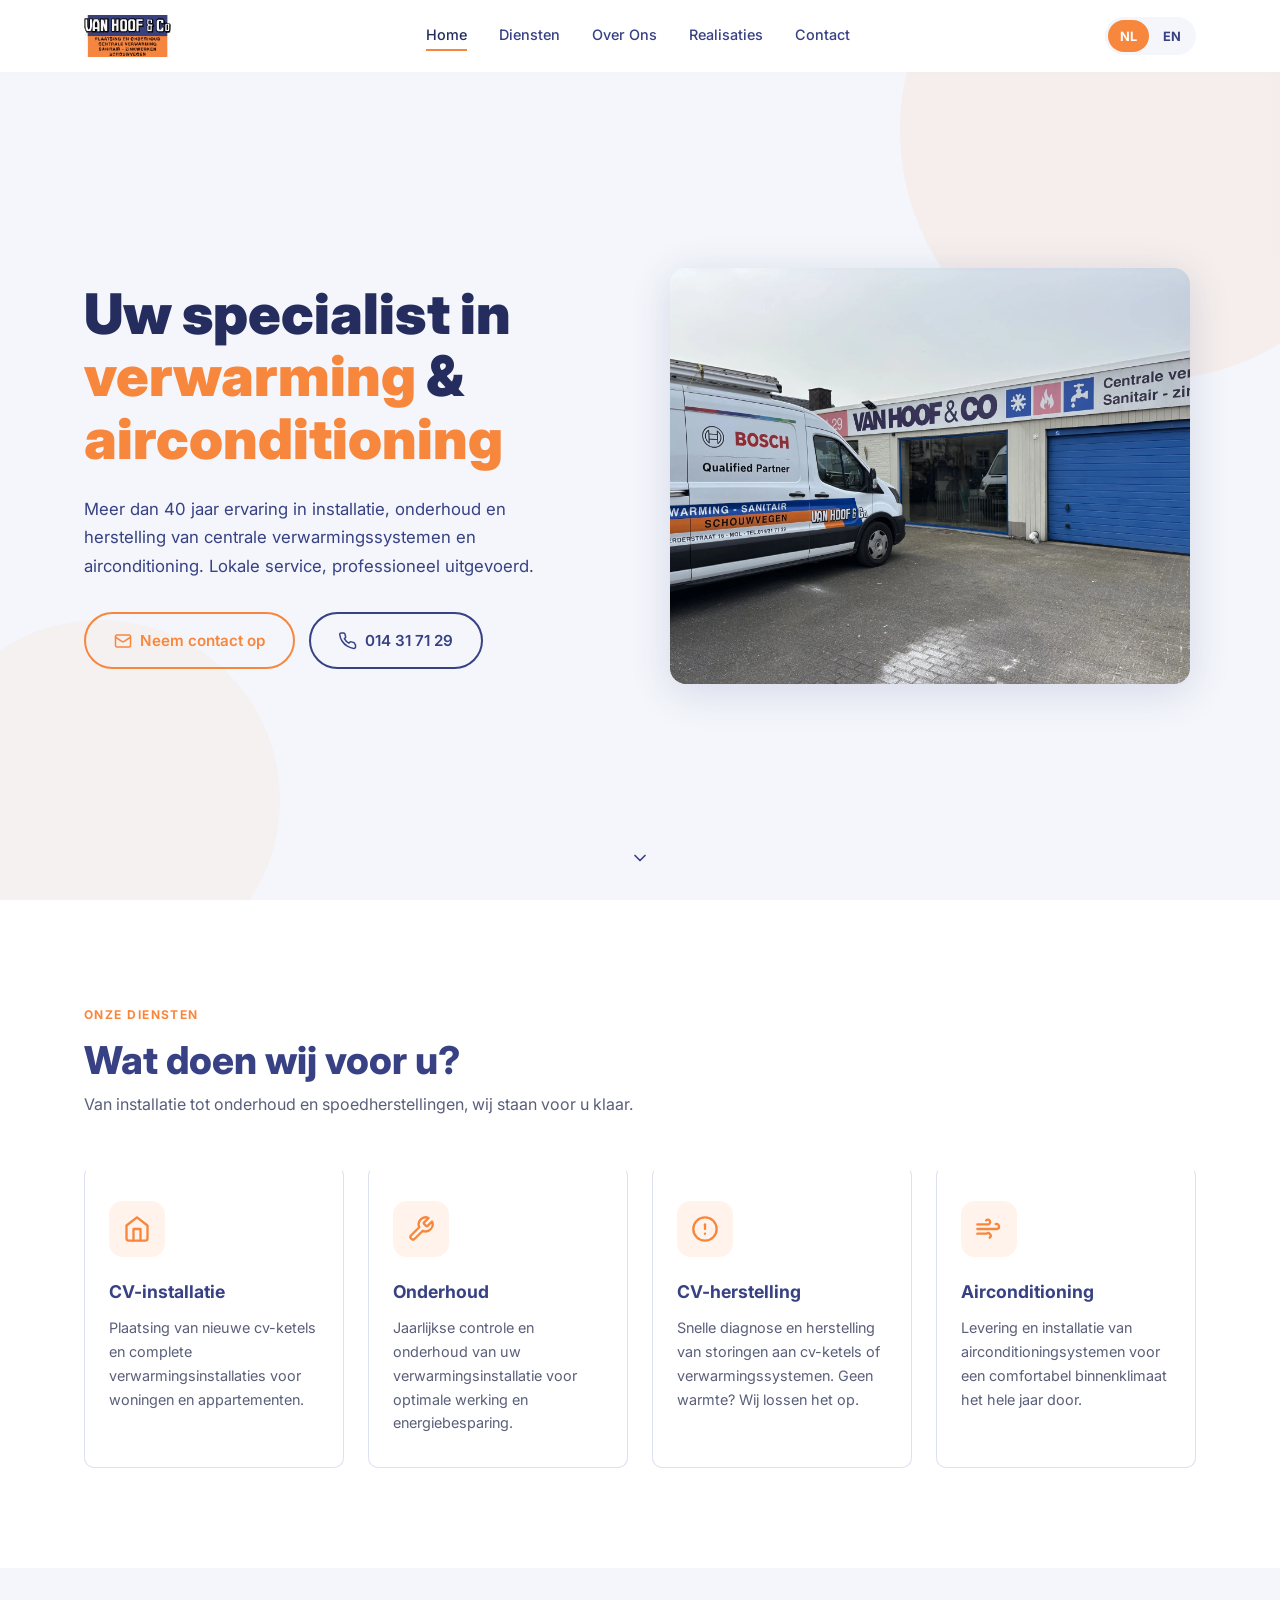
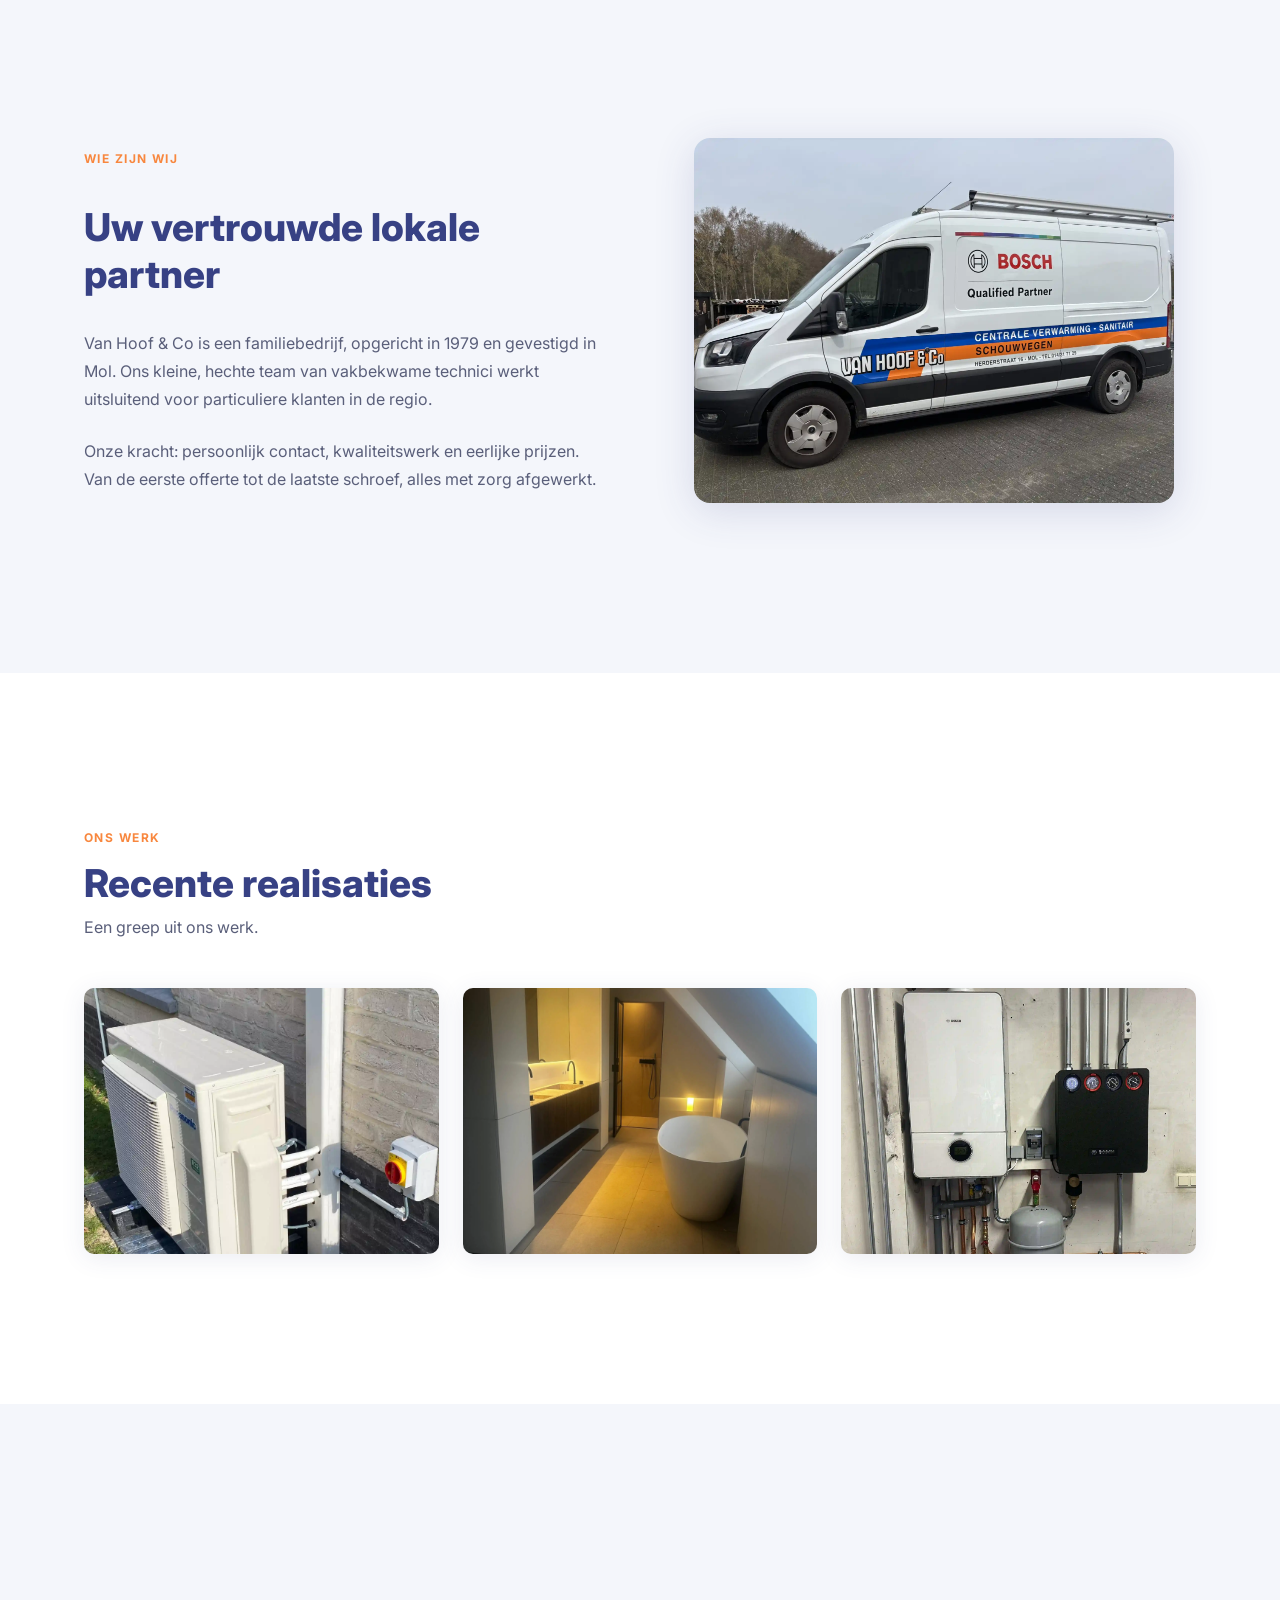
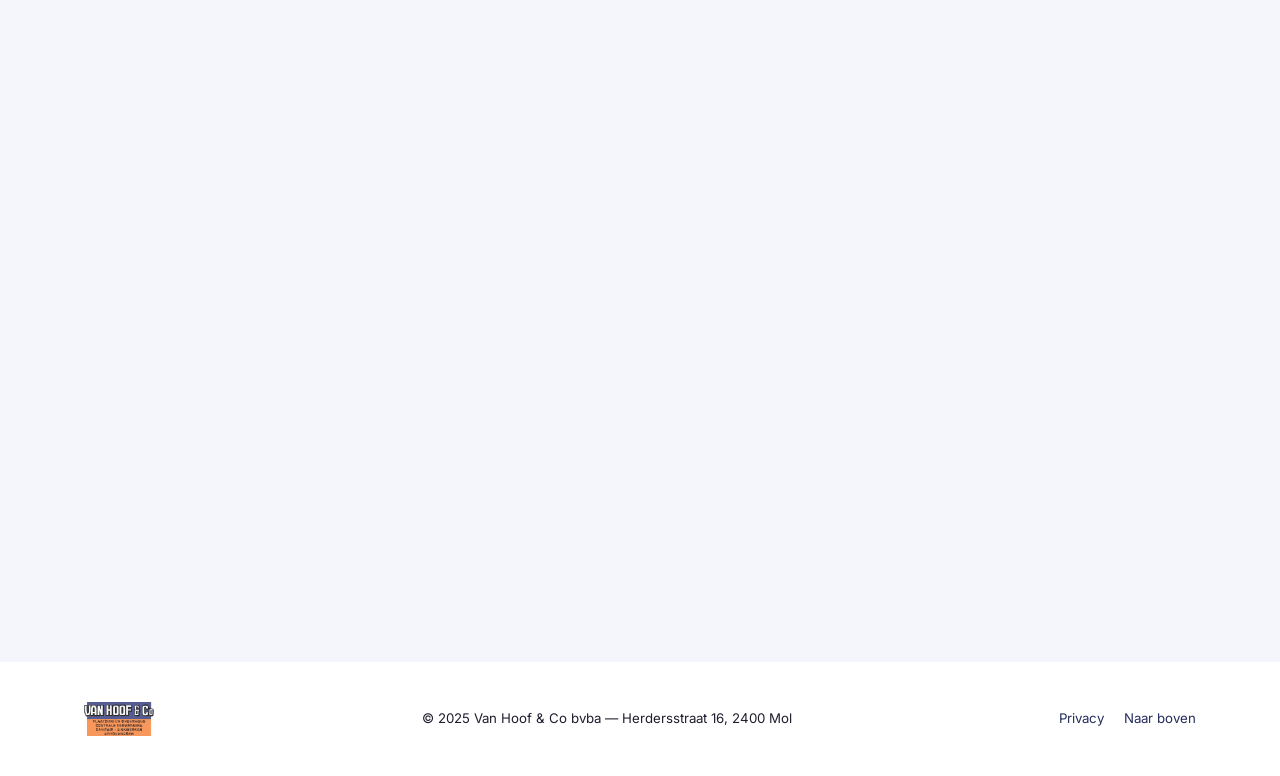
==== commit 07cc0924: "change" ====
--- a/index.html
+++ b/index.html
@@ -357,7 +357,7 @@
             <span data-i18n="cta-call-label">Bel ons direct</span>
             <strong>014&nbsp;31&nbsp;71&nbsp;29</strong>
           </div>
-          <a href="tel:+3214317129" class="btn btn-primary">
+          <a href="tel:+3214317129" class="btn btn-footer">
             <svg width="18" height="18" viewBox="0 0 24 24" fill="none" stroke="currentColor" stroke-width="2" stroke-linecap="round" stroke-linejoin="round" aria-hidden="true"><path d="M22 16.92v3a2 2 0 0 1-2.18 2 19.79 19.79 0 0 1-8.63-3.07A19.5 19.5 0 0 1 4.07 12a19.79 19.79 0 0 1-3.07-8.67A2 2 0 0 1 3 1.18h3a2 2 0 0 1 2 1.72c.127.96.361 1.903.7 2.81a2 2 0 0 1-.45 2.11L7.09 8.91a16 16 0 0 0 6 6l1.27-1.27a2 2 0 0 1 2.11-.45c.907.339 1.85.573 2.81.7A2 2 0 0 1 21 16z"/></svg>
             <span data-i18n="cta-call-btn">Bel 014&nbsp;31&nbsp;71&nbsp;29</span>
           </a>
--- a/css/style.css
+++ b/css/style.css
@@ -106,6 +106,7 @@
   color: var(--orange);
   border-color: var(--orange);
 }
+
 .btn-primary:hover {
   background: var(--orange-dark);
   border-color: var(--orange-dark);
@@ -424,7 +425,9 @@
 
 .hero-image img {
   width: 100%;
-  max-width: auto;
+  max-width: 520px;
+  height: auto;
+  aspect-ratio: 520 / 416;
   border-radius: 16px;
   box-shadow: var(--shadow-lg);
 }
@@ -608,6 +611,8 @@
 .about-image img {
   width: 100%;
   max-width: 480px;
+  height: auto;
+  aspect-ratio: 480 / 365;
   border-radius: 16px;
   box-shadow: var(--shadow-lg);
 }
@@ -763,7 +768,7 @@
 }
 
 .cta-call-block span {
-  color: rgba(255,255,255,0.8);
+  color: var(--white);
   font-size: 0.95rem;
 }
 
@@ -956,4 +961,13 @@
     width: 100%;
     justify-content: center;
   }
-}
+
+  .btn-footer {
+    color: var(--white);
+    background-color: var(--orange);
+  }
+
+  .btn-footer:hover {
+    background-color: var(--orange-dark);
+  }
+}
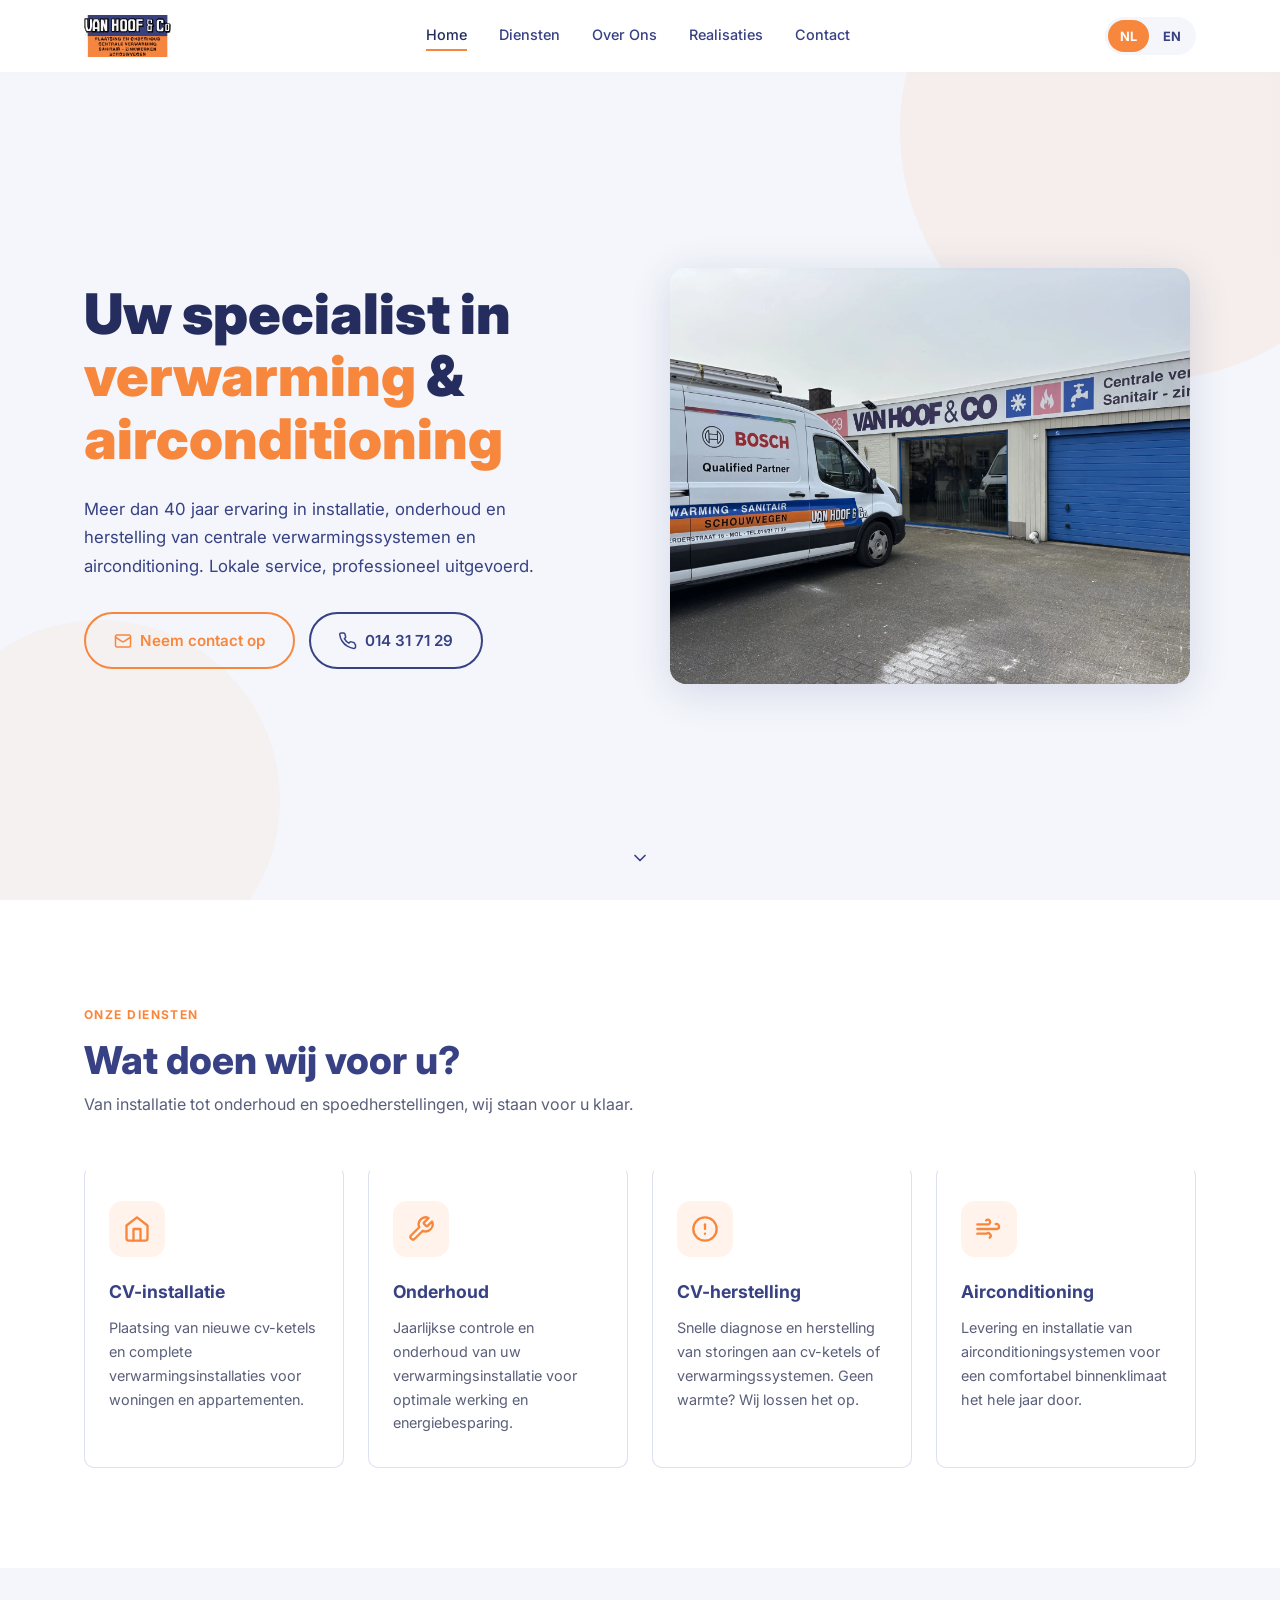
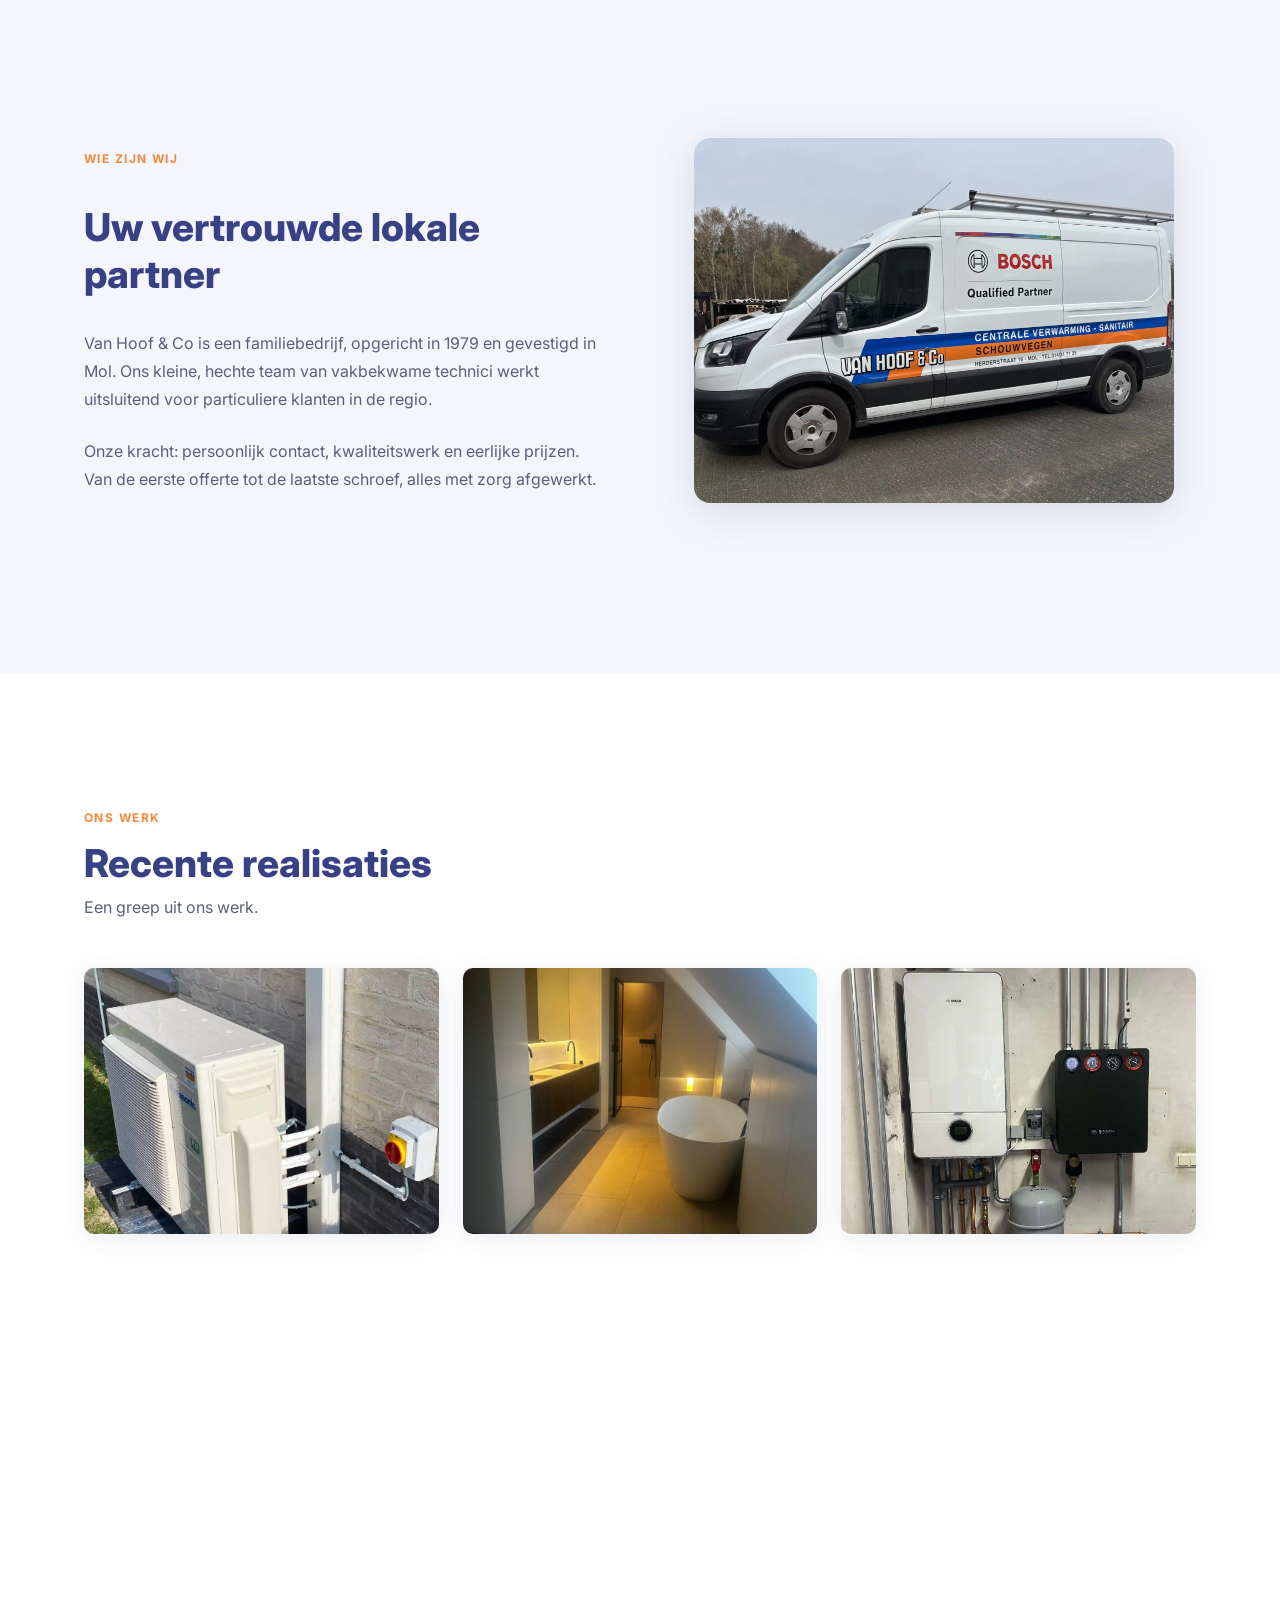
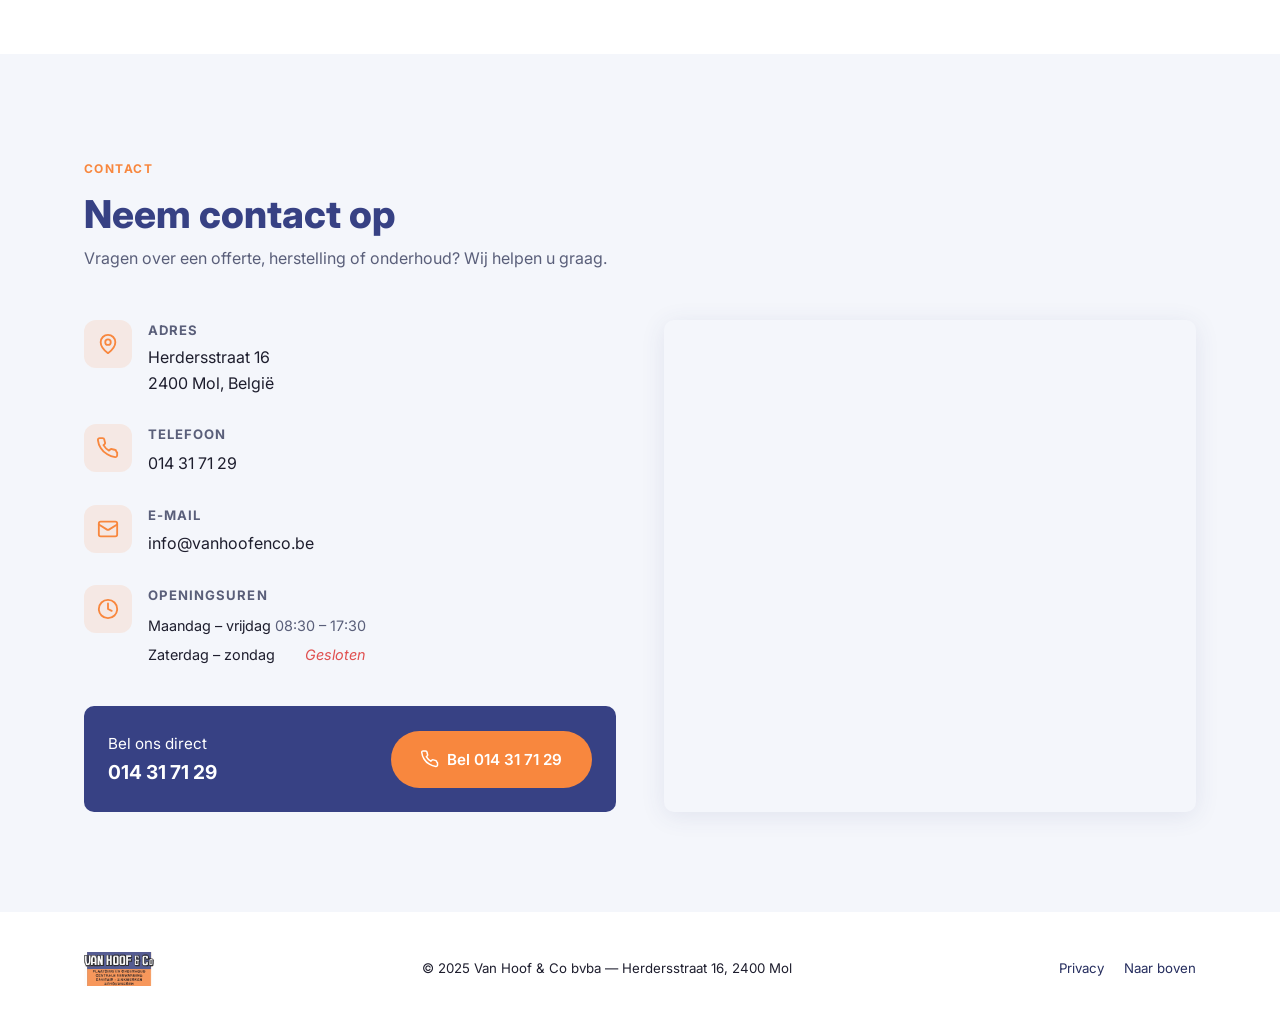
==== commit b6b7d1f2: "change" ====
--- a/index.html
+++ b/index.html
@@ -251,7 +251,7 @@
 
       <!-- Photo 1 — replace src with a real installation photo -->
       <figure class="gallery-item reveal reveal-delay-1">
-        <img src="images/vhc_airco.webp " alt="CV-installatie uitgevoerd door Van Hoof &amp; Co in Mol" width="400" height="300" loading="lazy" />
+        <img src="images/vhc_airco.webp " alt="Airconditioning installatie uitgevoerd door Van Hoof &amp; Co in Mol" width="400" height="300" loading="lazy" />
         <div class="gallery-overlay">
           <figcaption class="gallery-caption" data-i18n="gallery1-cap">Moderne airco-installatie</figcaption>
         </div>
@@ -259,7 +259,7 @@
 
       <!-- Photo 2 — replace src with a real maintenance photo -->
       <figure class="gallery-item reveal reveal-delay-2">
-        <img src="images/vhc_badkamer.webp" alt="Jaarlijks onderhoud cv-ketel door Van Hoof &amp; Co" width="400" height="300" loading="lazy" />
+        <img src="images/vhc_badkamer.webp" alt="Badkamer door Van Hoof &amp; Co" width="400" height="300" loading="lazy" />
         <div class="gallery-overlay">
           <figcaption class="gallery-caption" data-i18n="gallery2-cap">comfortabele badkamer</figcaption>
         </div>
@@ -267,9 +267,17 @@
 
       <!-- Photo 3 — replace src with a real air conditioning photo -->
       <figure class="gallery-item reveal reveal-delay-3">
-        <img src="images/vhc_gasketel.webp" alt="Airconditioning installatie door Van Hoof &amp; Co in Geel" width="400" height="300" loading="lazy" />
+        <img src="images/vhc_gasketel.webp" alt="Cv-ketel door Van Hoof &amp; Co in Geel" width="400" height="300" loading="lazy" />
         <div class="gallery-overlay">
           <figcaption class="gallery-caption" data-i18n="gallery3-cap">Efficiënte cv-ketel</figcaption>
+        </div>
+      </figure>
+
+      <!-- Photo 4 — replace src with a real buffer tank photo -->
+      <figure class="gallery-item reveal reveal-delay-4">
+        <img src="images/vhc_buffervat.webp" alt="Buffervat door Van Hoof &amp; Co in Geel" width="400" height="300" loading="lazy" />
+        <div class="gallery-overlay">
+          <figcaption class="gallery-caption" data-i18n="gallery4-cap">Buffervat met ketel</figcaption>
         </div>
       </figure>
       
--- a/css/style.css
+++ b/css/style.css
@@ -126,6 +126,15 @@
   transform: translateY(-2px);
 }
 
+.btn-footer {
+  color: var(--white);
+  background-color: var(--orange);
+}
+
+.btn-footer:hover {
+  background-color: var(--orange-dark);
+}
+
 .btn-outline-navy {
   background: transparent;
   color: var(--navy);
@@ -619,7 +628,7 @@
 
 /* ---------- Realisaties ---------- */
 #realisaties {
-  padding: 150px 0;
+  padding: 130px 0;
   background: var(--white);
 }
 
@@ -961,13 +970,4 @@
     width: 100%;
     justify-content: center;
   }
-
-  .btn-footer {
-    color: var(--white);
-    background-color: var(--orange);
-  }
-
-  .btn-footer:hover {
-    background-color: var(--orange-dark);
-  }
-}
+}
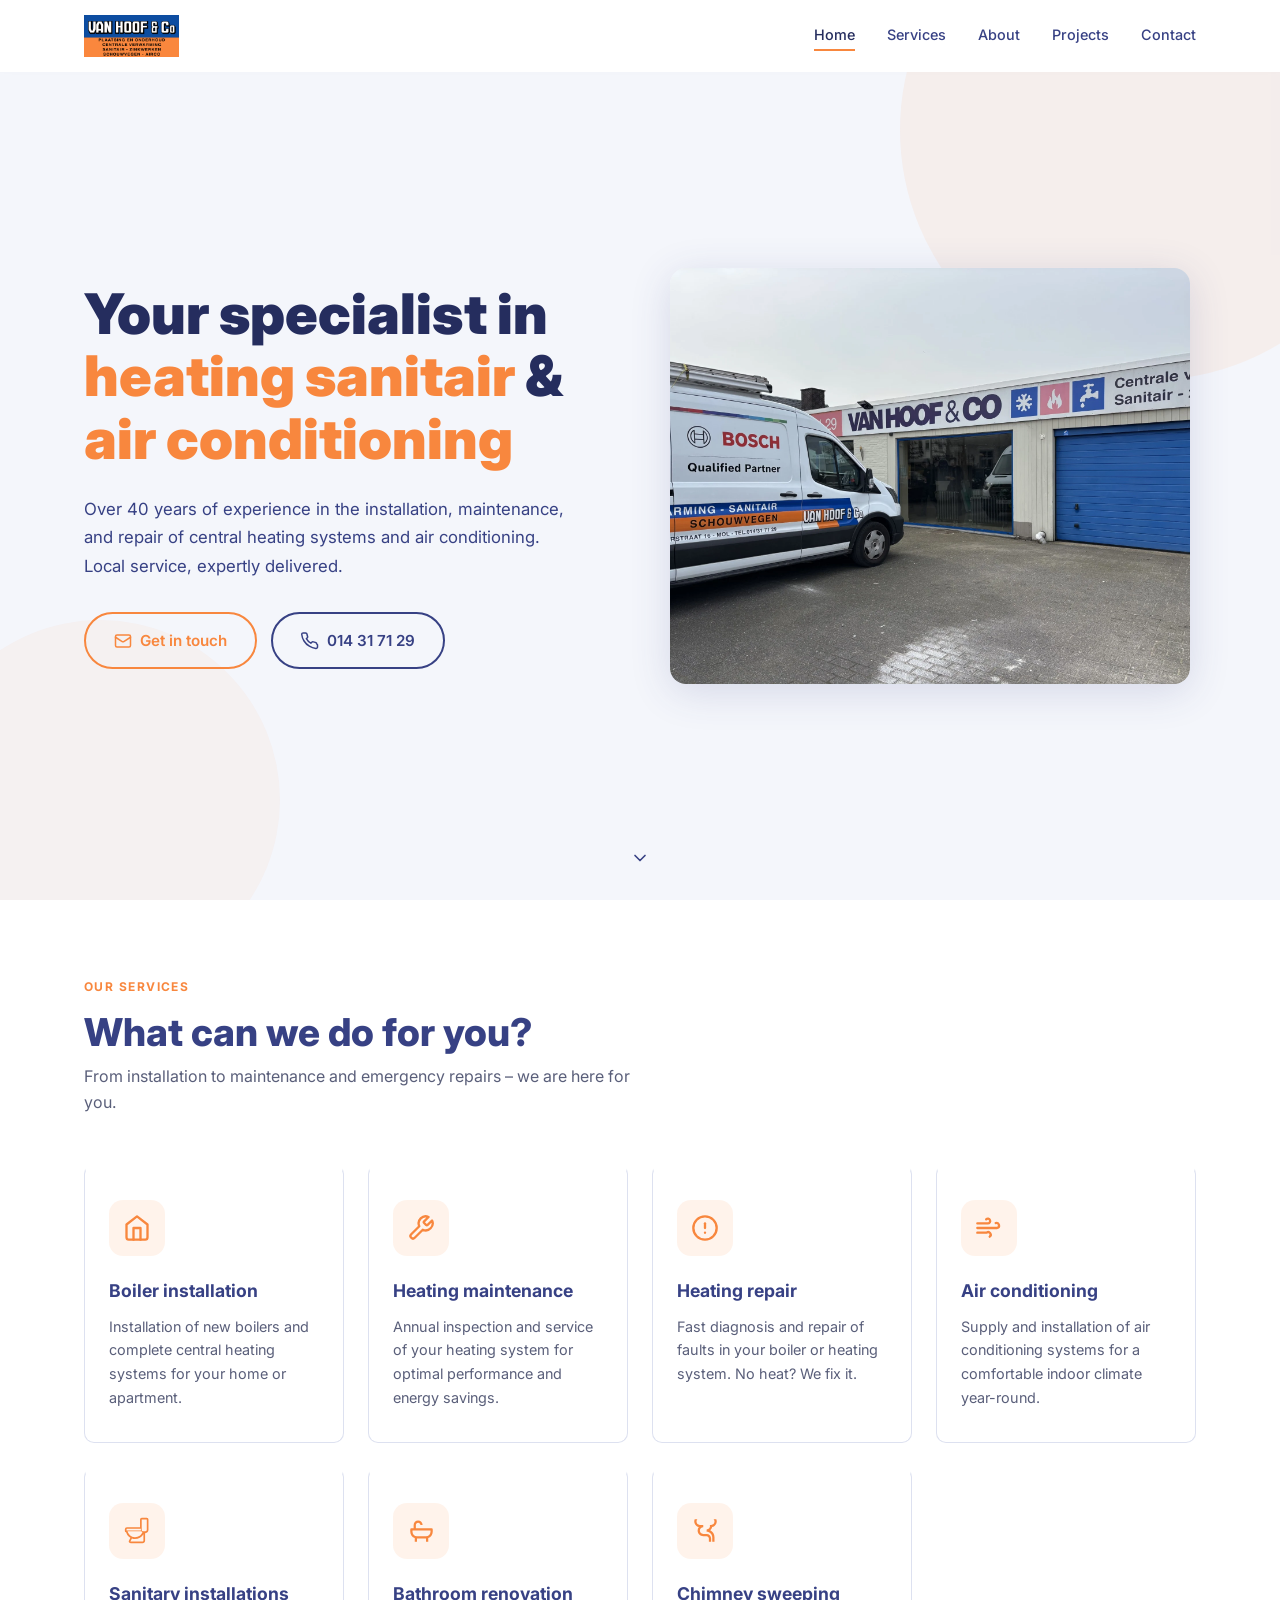
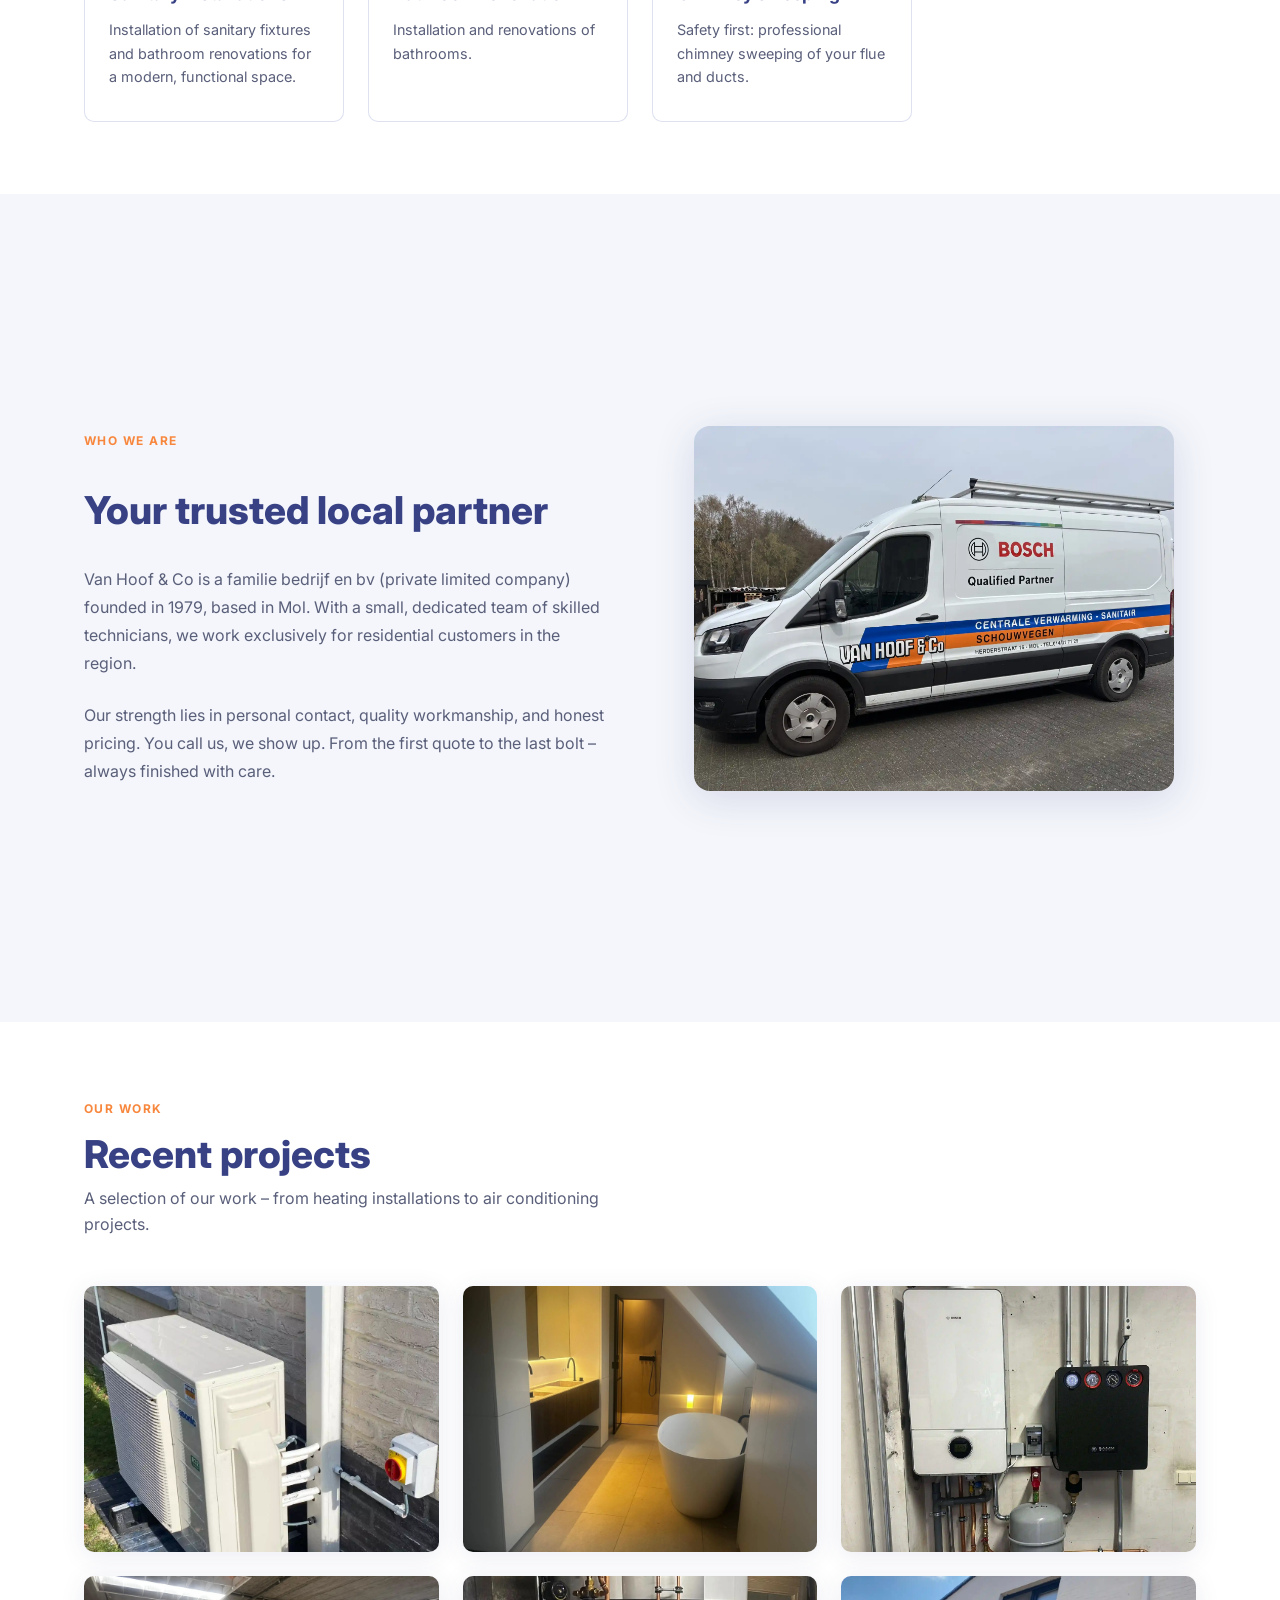
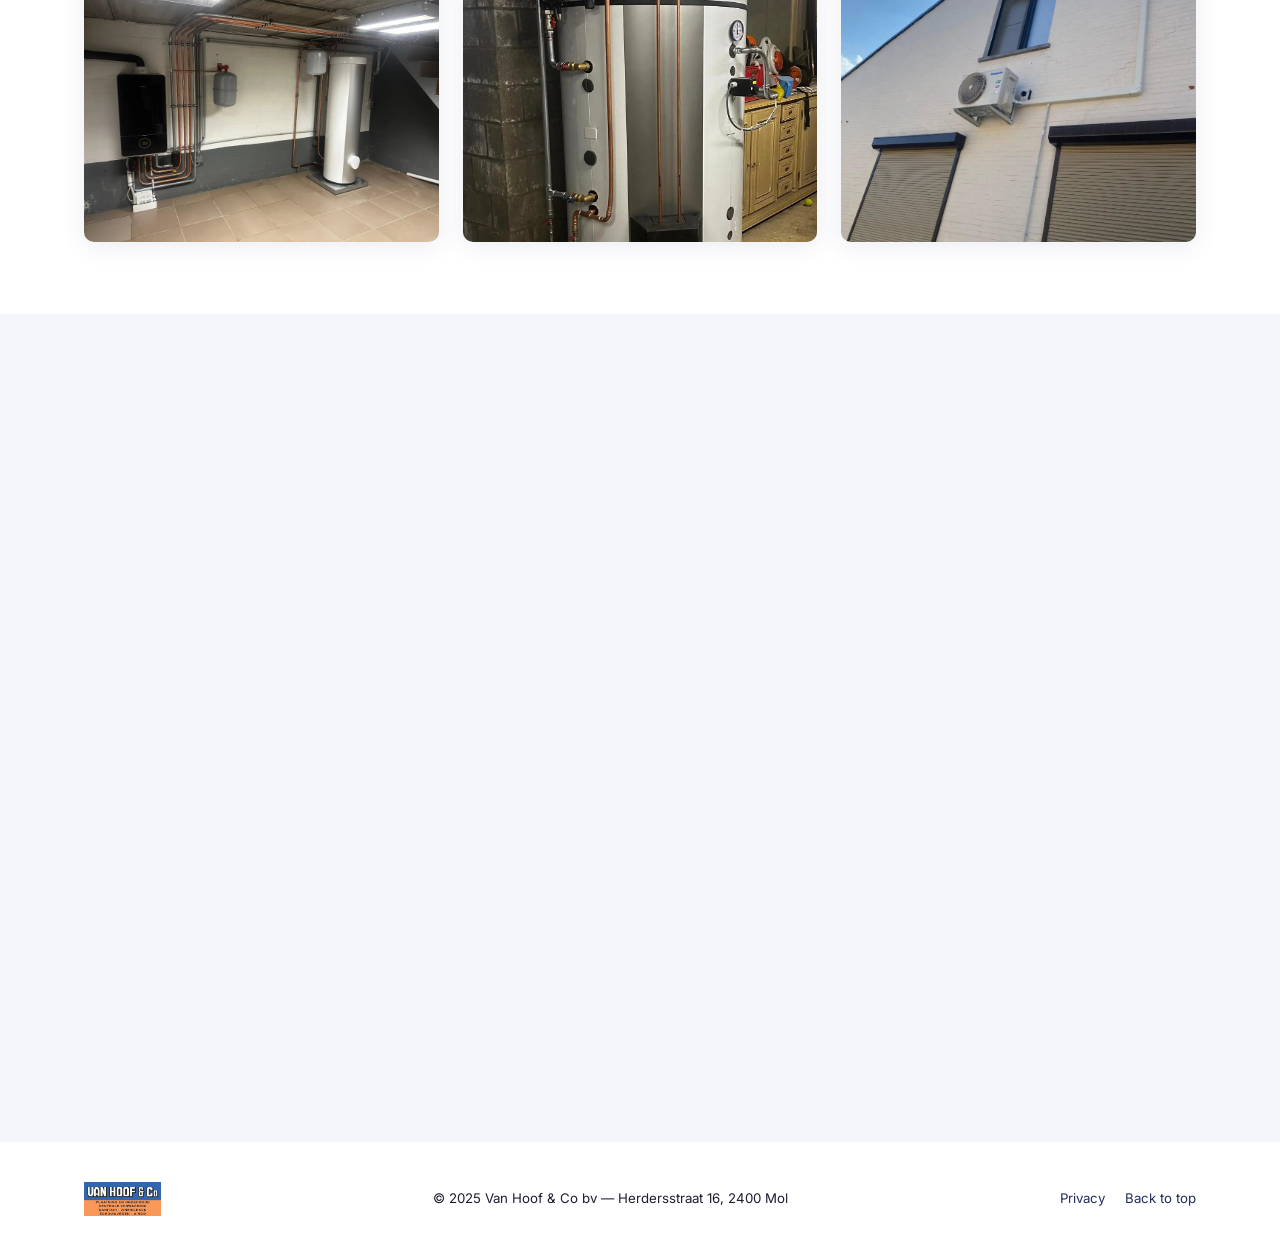
==== commit c4748e1e: "change" ====
--- a/index.html
+++ b/index.html
@@ -24,7 +24,7 @@
     "@context": "https://schema.org",
     "@type": "LocalBusiness",
     "name": "Van Hoof & Co",
-    "legalName": "Van Hoof & Co bvba",
+    "legalName": "Van Hoof & Co bv",
     "description": "Specialist in installatie, onderhoud en herstelling van centrale verwarmingssystemen en airconditioning voor particulieren.",
     "foundingDate": "1979",
     "url": "https://www.vanhoofenco.be",
@@ -69,7 +69,7 @@
 <header id="site-header" role="banner">
   <div class="container">
     <a href="#home" class="header-logo" aria-label="Van Hoof &amp; Co – naar boven">
-      <img src="images/logo.svg" alt="Van Hoof &amp; Co logo" width="200" height="97" />
+      <img src="images/logo.png" alt="Van Hoof &amp; Co logo" width="200" height="97" />
     </a>
 
     <nav class="main-nav" aria-label="Hoofdnavigatie">
@@ -79,11 +79,6 @@
       <a href="#realisaties" data-i18n="nav-gallery">Realisaties</a>
       <a href="#contact"    data-i18n="nav-contact">Contact</a>
     </nav>
-
-    <div class="lang-toggle" role="group" aria-label="Taal / Language">
-      <button class="lang-btn active" data-lang="nl" aria-label="Nederlands">NL</button>
-      <button class="lang-btn"        data-lang="en" aria-label="English">EN</button>
-    </div>
 
     <button class="hamburger" id="hamburger-btn" aria-label="Menu openen" aria-expanded="false" aria-controls="mobile-nav">
       <span></span>
@@ -117,7 +112,8 @@
       <div class="hero-content">
         <h1 class="hero-title">
           <span data-i18n="hero-title-1">Uw specialist in</span>
-          <span data-i18n="hero-title-2"style="color:var(--orange)">verwarming</span>
+          <span data-i18n="hero-title-2"style="color:var(--orange)">verwarming, </span>
+          <span data-i18n="hero-title-5"style="color:var(--orange)">sanitair</span>
           <span data-i18n="hero-title-3">&amp;</span>
           <span data-i18n="hero-title-4"style="color:var(--orange)">airconditioning</span>
         </h1>
@@ -191,7 +187,7 @@
         <div class="service-icon" aria-hidden="true">
           <svg width="28" height="28" viewBox="0 0 24 24" fill="none" stroke="currentColor" stroke-width="2" stroke-linecap="round" stroke-linejoin="round"><circle cx="12" cy="12" r="10"/><line x1="12" y1="8" x2="12" y2="12"/><line x1="12" y1="16" x2="12.01" y2="16"/></svg>
         </div>
-        <h3 data-i18n="srv3-title">CVherstelling</h3>
+        <h3 data-i18n="srv3-title">CV-herstelling</h3>
         <p data-i18n="srv3-desc">Snelle diagnose en herstelling van storingen aan cv-ketels of verwarmingssystemen. Geen warmte? Wij lossen het op.</p>
       </article>
 
@@ -203,6 +199,36 @@
         <h3 data-i18n="srv4-title">Airconditioning</h3>
         <p data-i18n="srv4-desc">Levering en installatie van airconditioningsystemen voor een comfortabel binnenklimaat het hele jaar door.</p>
       </article>
+
+      <!-- Card 5: Sanitair -->
+      <article class="service-card reveal reveal-delay-5">
+        <div class="service-icon" aria-hidden="true">
+          <svg width="27" height="27" viewBox="0 0 32 32"><path fill="currentColor" d="M21 1a2 2 0 0 0-2 2v9H3.5A2.5 2.5 0 0 0 1 14.5v2a1.5 1.5 0 0 0 1.414 1.498a11 11 0 0 0 3.396 5.327c.549.474 1.145.896 1.782 1.256L6.097 27.57c-.093.186-.227.453-.328.733c-.1.277-.21.678-.158 1.11c.06.5.332.959.832 1.25c.44.254.982.337 1.557.337h14c.825 0 1.567-.402 2.082-.918c.515-.515.918-1.257.918-2.082v-8c0-.268.155-.627.445-1.024A4 4 0 0 0 29 15V3a2 2 0 0 0-2-2zM9.416 25.403A11 11 0 0 0 13 26c4.22 0 8.114-2.081 10-5.582V28c0 .175-.098.433-.332.668S22.175 29 22 29H8q-.218-.001-.349-.02c.058-.159.142-.33.243-.533zM20.5 17c.334.445.814.775 1.368.92C20.811 21.587 17.223 24 13 24c-2.29 0-4.38-.855-5.968-2.263A9 9 0 0 1 4.222 17zm-.45-1H3v-1.5a.5.5 0 0 1 .5-.5H20v1.5q0 .257.05.5M27 15a2 2 0 0 1-2 2h-2.5a1.5 1.5 0 0 1-1.5-1.5V3h6z"></path></svg>
+        </div>
+        <h3 data-i18n="srv5-title">Sanitair</h3>
+        <p data-i18n="srv5-desc">Installatie van sanitaire toestellen en badkamerrenovaties voor een moderne, functionele ruimte.</p>
+      </article>
+
+
+      <!-- Card 6: bathroom renovation -->
+      <article class="service-card reveal reveal-delay-6">
+        <div class="service-icon" aria-hidden="true">
+        <svg width="27" height="27" viewBox="0 0 24 24"><path fill="currentColor" d="M21 10H7V7c0-1.103.897-2 2-2s2 .897 2 2h2c0-2.206-1.794-4-4-4S5 4.794 5 7v3H3a1 1 0 0 0-1 1v2c0 2.606 1.674 4.823 4 5.65V22h2v-3h8v3h2v-3.35c2.326-.827 4-3.044 4-5.65v-2a1 1 0 0 0-1-1m-1 3c0 2.206-1.794 4-4 4H8c-2.206 0-4-1.794-4-4v-1h16z"></path></svg>
+        </div>
+        <h3 data-i18n="srv6-title">Badkamerrenovatie</h3>
+        <p data-i18n="srv6-desc">Installatie en renovatie van badkamers.</p>
+      </article>
+
+      <!-- Card 7: Chimney sweeping -->
+      <article class="service-card reveal reveal-delay-7">
+        <div class="service-icon" aria-hidden="true">
+          <svg width="27" height="27" viewBox="0 0 24 24"><path fill="currentColor" d="M17 19v3h-2v-3c0-1.1-.9-2-2-2h-3c-2.8 0-5-2.2-5-5c0-1.2.4-2.2 1.1-3.1C3.8 8.5 2 6.4 2 4c0-.7.2-1.4.4-2h2.4c-.5.5-.8 1.2-.8 2c0 1.7 1.3 3 3 3h3v2c-1.7 0-3 1.3-3 3s1.3 3 3 3h3c2.2 0 4 1.8 4 4m.9-10.1C20.2 8.5 22 6.4 22 4c0-.7-.2-1.4-.4-2h-2.4c.5.5.8 1.2.8 2c0 1.7-1.3 3-3 3h-1.2c.1.3.2.6.2 1c0 1.7-1.3 3-3 3v2c2.8 0 5 2.2 5 5v4h2v-4c0-2.7-1.5-5-3.8-6.2c.9-.7 1.5-1.7 1.7-2.9"></path></svg>
+        </div>
+        <h3 data-i18n="srv7-title">Schouwvegen</h3>
+        <p data-i18n="srv7-desc">Veiligheid voorop: professioneel schouwvegen van uw schoorsteen en rookkanalen.</p>
+      </article>
+
+
 
     </div><!-- .services-grid -->
   </div><!-- .container -->
@@ -251,7 +277,7 @@
 
       <!-- Photo 1 — replace src with a real installation photo -->
       <figure class="gallery-item reveal reveal-delay-1">
-        <img src="images/vhc_airco.webp " alt="Airconditioning installatie uitgevoerd door Van Hoof &amp; Co in Mol" width="400" height="300" loading="lazy" />
+        <img src="images/vhc_airco.webp " alt="Airconditioning installatie uitgevoerd door Van Hoof &amp; Co" width="400" height="300" loading="lazy" />
         <div class="gallery-overlay">
           <figcaption class="gallery-caption" data-i18n="gallery1-cap">Moderne airco-installatie</figcaption>
         </div>
@@ -267,7 +293,7 @@
 
       <!-- Photo 3 — replace src with a real air conditioning photo -->
       <figure class="gallery-item reveal reveal-delay-3">
-        <img src="images/vhc_gasketel.webp" alt="Cv-ketel door Van Hoof &amp; Co in Geel" width="400" height="300" loading="lazy" />
+        <img src="images/vhc_gasketel.webp" alt="Cv-ketel door Van Hoof &amp; Co" width="400" height="300" loading="lazy" />
         <div class="gallery-overlay">
           <figcaption class="gallery-caption" data-i18n="gallery3-cap">Efficiënte cv-ketel</figcaption>
         </div>
@@ -275,12 +301,27 @@
 
       <!-- Photo 4 — replace src with a real buffer tank photo -->
       <figure class="gallery-item reveal reveal-delay-4">
-        <img src="images/vhc_buffervat.webp" alt="Buffervat door Van Hoof &amp; Co in Geel" width="400" height="300" loading="lazy" />
-        <div class="gallery-overlay">
-          <figcaption class="gallery-caption" data-i18n="gallery4-cap">Buffervat met ketel</figcaption>
-        </div>
-      </figure>
-      
+        <img src="images/vhc_boiler_ketel.webp" alt="Ketel door Van Hoof &amp; Co" width="400" height="300" loading="lazy" />
+        <div class="gallery-overlay">
+          <figcaption class="gallery-caption" data-i18n="gallery4-cap">Boiler en ketel</figcaption>
+        </div>
+      </figure>
+
+      <!-- Photo 5 — buffer tank -->
+      <figure class="gallery-item reveal reveal-delay-1">
+        <img src="images/vhc_buffertank.webp" alt="Buffer tank door Van Hoof &amp; Co" width="400" height="300" loading="lazy" />
+        <div class="gallery-overlay">
+          <figcaption class="gallery-caption" data-i18n="gallery5-cap">Buffertank</figcaption>
+        </div>
+      </figure>
+
+      <!-- Photo 6 — air conditioning unit -->
+      <figure class="gallery-item reveal reveal-delay-4">
+        <img src="images/vhc_airco_muur.webp" alt="Airconditioning muurunit door Van Hoof &amp; Co" width="400" height="300" loading="lazy" />
+        <div class="gallery-overlay">
+          <figcaption class="gallery-caption" data-i18n="gallery6-cap">Airconditioning muurunit</figcaption>
+        </div>
+      </figure>
 
     </div><!-- .gallery-grid -->
   </div><!-- .container -->
@@ -361,10 +402,6 @@
 
         <!-- CTA call block -->
         <div class="cta-call-block">
-          <div>
-            <span data-i18n="cta-call-label">Bel ons direct</span>
-            <strong>014&nbsp;31&nbsp;71&nbsp;29</strong>
-          </div>
           <a href="tel:+3214317129" class="btn btn-footer">
             <svg width="18" height="18" viewBox="0 0 24 24" fill="none" stroke="currentColor" stroke-width="2" stroke-linecap="round" stroke-linejoin="round" aria-hidden="true"><path d="M22 16.92v3a2 2 0 0 1-2.18 2 19.79 19.79 0 0 1-8.63-3.07A19.5 19.5 0 0 1 4.07 12a19.79 19.79 0 0 1-3.07-8.67A2 2 0 0 1 3 1.18h3a2 2 0 0 1 2 1.72c.127.96.361 1.903.7 2.81a2 2 0 0 1-.45 2.11L7.09 8.91a16 16 0 0 0 6 6l1.27-1.27a2 2 0 0 1 2.11-.45c.907.339 1.85.573 2.81.7A2 2 0 0 1 21 16z"/></svg>
             <span data-i18n="cta-call-btn">Bel 014&nbsp;31&nbsp;71&nbsp;29</span>
@@ -398,10 +435,10 @@
     <div class="footer-inner">
 
       <a href="#home" class="footer-logo" aria-label="Van Hoof &amp; Co – naar boven">
-        <img src="images/logo.svg" alt="Van Hoof &amp; Co" width="120" height="58" loading="lazy" />
+        <img src="images/logo.png" alt="Van Hoof &amp; Co" width="120" height="58" loading="lazy" />
       </a>
 
-      <p class="footer-copy" data-i18n="footer-copy">© 2025 Van Hoof &amp; Co bvba — Herdersstraat 16, 2400 Mol</p>
+      <p class="footer-copy" data-i18n="footer-copy">© 2025 Van Hoof &amp; Co bv — Herdersstraat 16, 2400 Mol</p>
 
       <nav class="footer-links" aria-label="Footer links">
         <a href="#" data-i18n="footer-privacy">Privacy</a>
--- a/css/style.css
+++ b/css/style.css
@@ -215,36 +215,6 @@
   width: 100%;
 }
 
-/* Language toggle */
-.lang-toggle {
-  display: flex;
-  align-items: center;
-  background: var(--light-bg);
-  border-radius: 50px;
-  padding: 3px;
-  gap: 2px;
-  flex-shrink: 0;
-}
-
-.lang-btn {
-  background: transparent;
-  border: none;
-  cursor: pointer;
-  font-size: 0.8rem;
-  font-weight: 700;
-  color: var(--navy);
-  padding: 5px 12px;
-  border-radius: 50px;
-  transition: all var(--transition);
-  font-family: inherit;
-  min-height: 32px;
-}
-
-.lang-btn.active {
-  background: var(--orange);
-  color: var(--white);
-}
-
 /* Hamburger */
 .hamburger {
   display: none;
@@ -439,6 +409,7 @@
   aspect-ratio: 520 / 416;
   border-radius: 16px;
   box-shadow: var(--shadow-lg);
+  object-fit: cover;
 }
 
 .scroll-hint {
@@ -468,7 +439,11 @@
 
 /* ---------- Services ---------- */
 #diensten {
-  padding: 100px 0;
+  min-height: calc(100vh - var(--header-h));
+  display: flex;
+  flex-direction: column;
+  justify-content: center;
+  padding: 72px 0;
   background: var(--white);
 }
 
@@ -544,7 +519,11 @@
 
 /* ---------- About ---------- */
 #over-ons {
-  padding: 170px 0;
+  min-height: calc(100vh - var(--header-h));
+  display: flex;
+  flex-direction: column;
+  justify-content: center;
+  padding: 72px 0;
   background: var(--light-bg);
 }
 
@@ -624,11 +603,16 @@
   aspect-ratio: 480 / 365;
   border-radius: 16px;
   box-shadow: var(--shadow-lg);
+  object-fit: cover;
 }
 
 /* ---------- Realisaties ---------- */
 #realisaties {
-  padding: 130px 0;
+  min-height: calc(100vh - var(--header-h));
+  display: flex;
+  flex-direction: column;
+  justify-content: center;
+  padding: 72px 0;
   background: var(--white);
 }
 
@@ -679,9 +663,46 @@
   font-weight: 600;
 }
 
+.gallery-item.gallery-placeholder {
+  background: var(--light-bg);
+  border: 2px dashed var(--border);
+  box-shadow: none;
+  cursor: default;
+  display: flex;
+  align-items: center;
+  justify-content: center;
+}
+
+.gallery-item.gallery-placeholder:hover img {
+  transform: none;
+}
+
+.placeholder-inner {
+  display: flex;
+  flex-direction: column;
+  align-items: center;
+  gap: 12px;
+  color: var(--text-muted);
+}
+
+.placeholder-inner svg {
+  color: var(--border);
+}
+
+.placeholder-inner span {
+  font-size: 0.85rem;
+  font-weight: 600;
+  letter-spacing: 0.06em;
+  text-transform: uppercase;
+}
+
 /* ---------- Contact ---------- */
 #contact {
-  padding: 100px 0;
+  min-height: calc(100vh - var(--header-h));
+  display: flex;
+  flex-direction: column;
+  justify-content: center;
+  padding: 72px 0;
   background: var(--light-bg);
 }
 
@@ -900,6 +921,7 @@
   .hero-image {
     max-width: 440px;
     margin: 0 auto;
+    width: 100%;
   }
 
   .gallery-grid {
@@ -955,7 +977,13 @@
   #over-ons,
   #realisaties,
   #contact {
-    padding: 72px 0;
+    padding: 56px 0;
+    min-height: unset;
+  }
+
+  .hero-image img {
+    max-height: 55vw;
+    object-fit: cover;
   }
 }
 
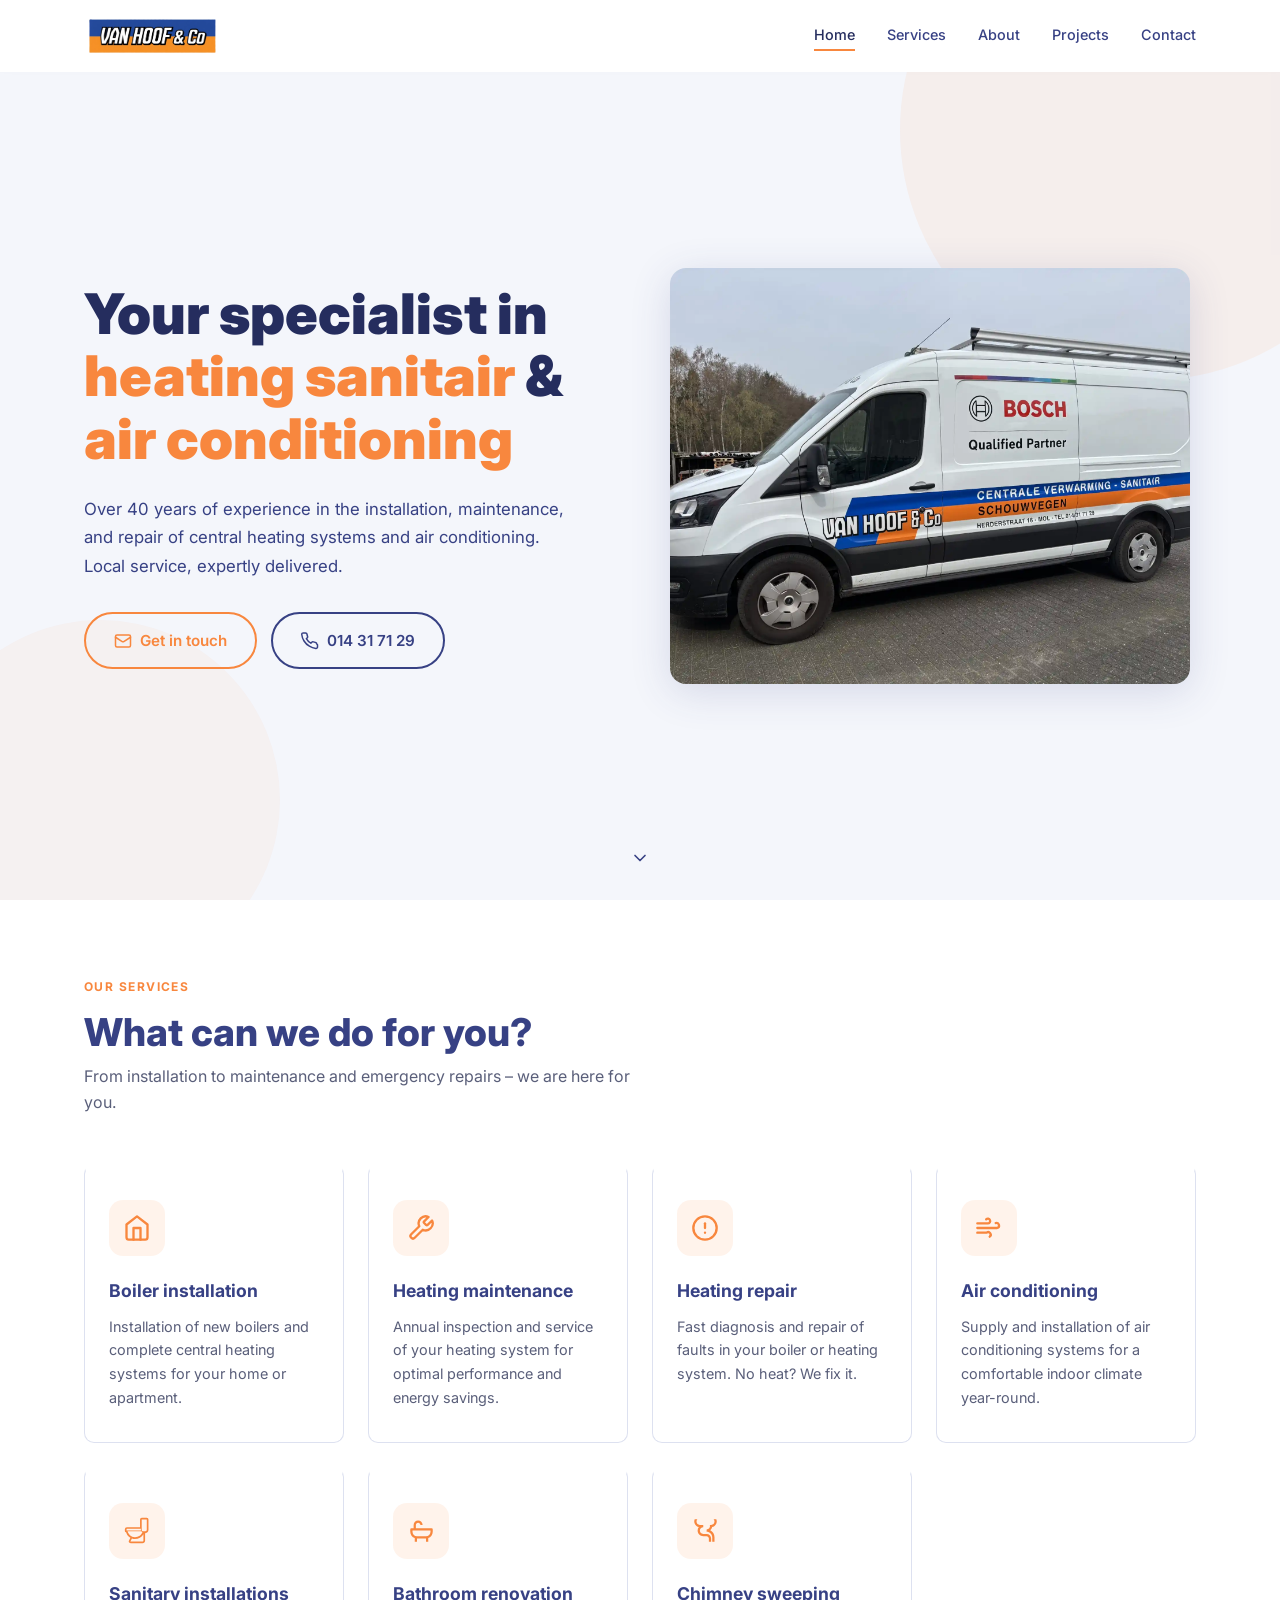
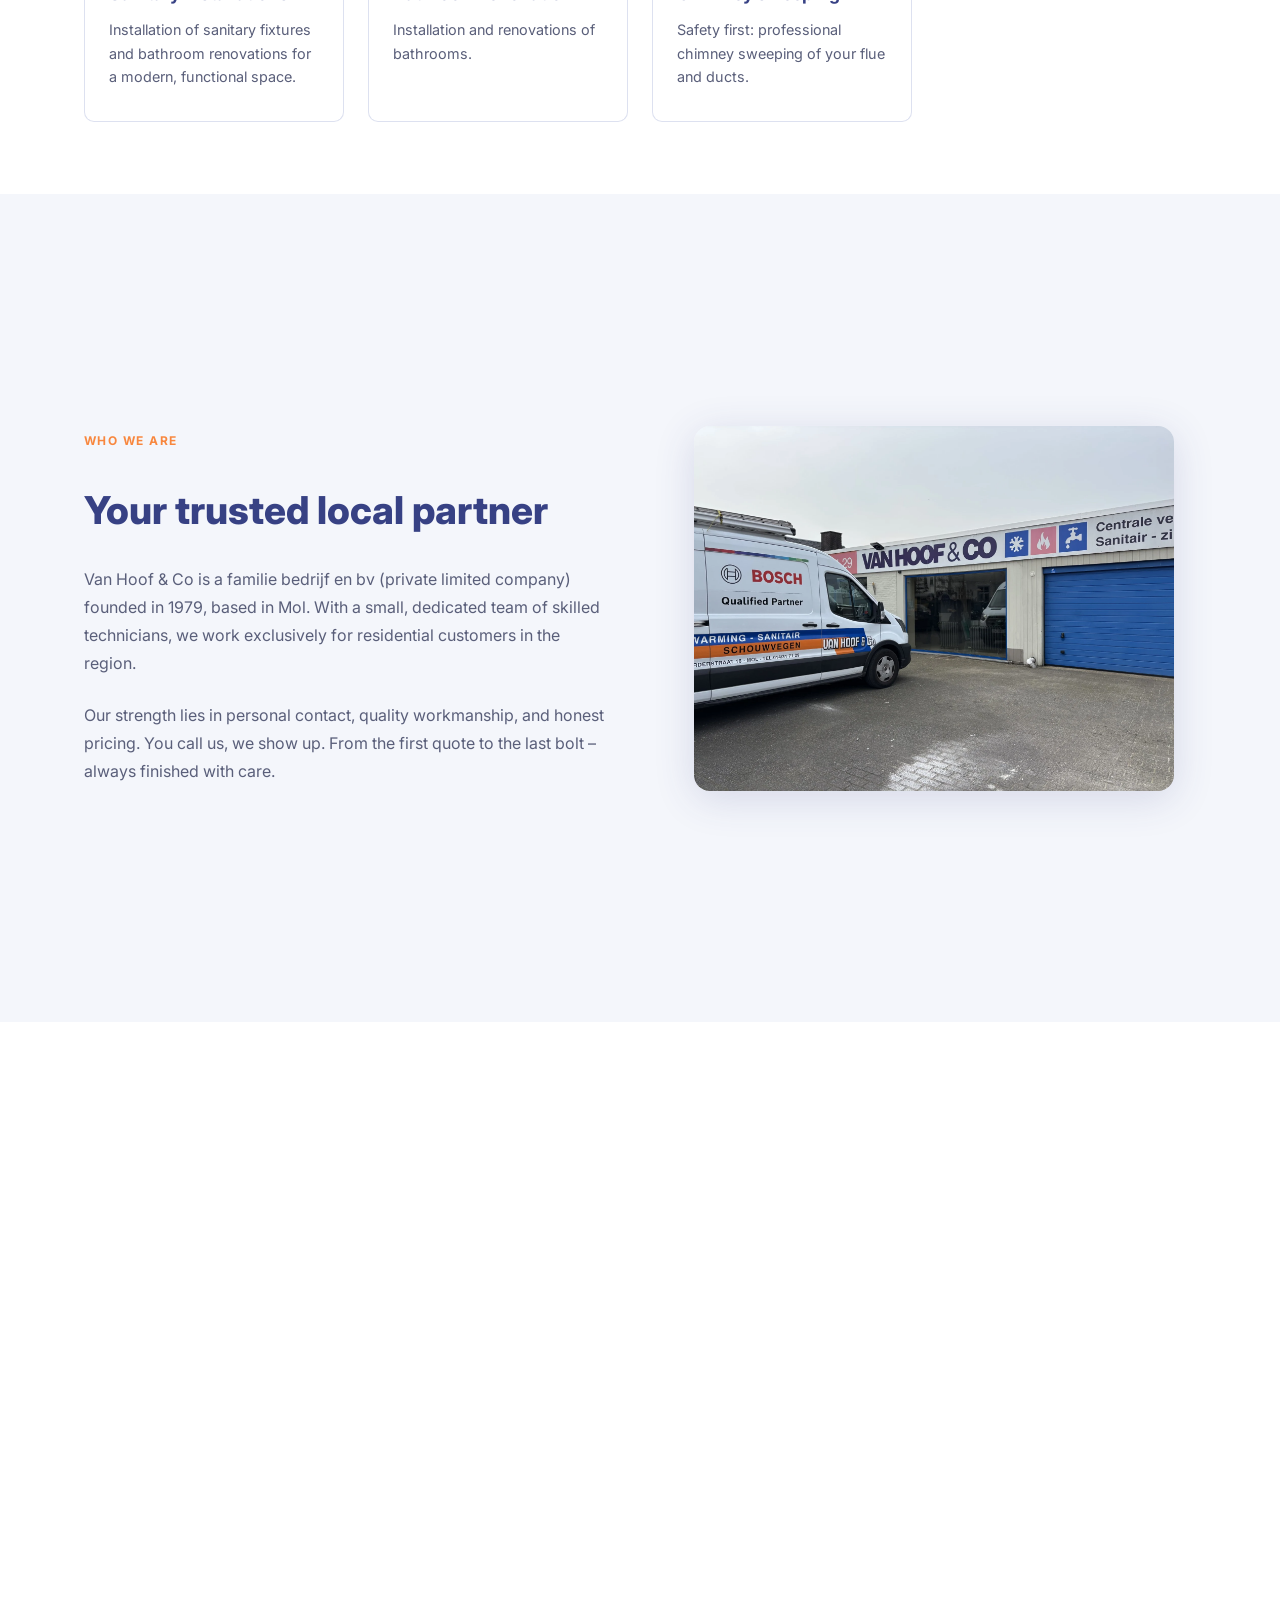
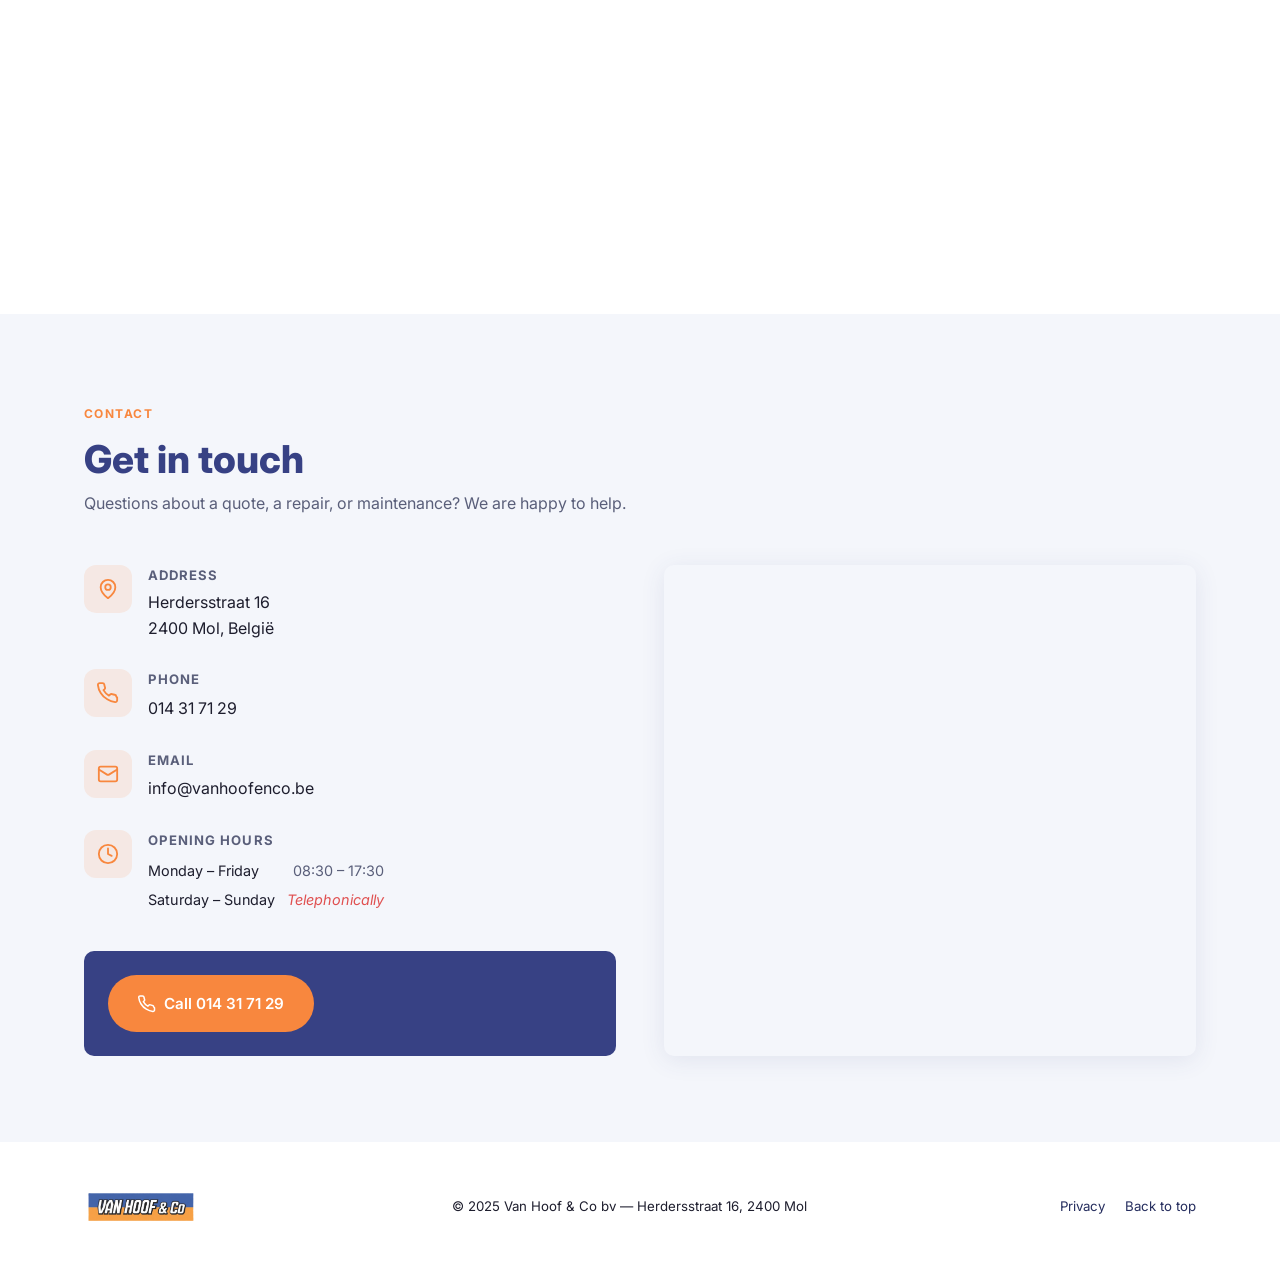
==== commit 2cf4e4de: "change" ====
--- a/index.html
+++ b/index.html
@@ -10,6 +10,7 @@
   <meta name="keywords" content="verwarming Mol, CV-ketel installatie Mol, CV onderhoud Mol, airconditioning Mol, verwarmingstechnicus Mol, Van Hoof, centrale verwarming Mol" />
   <meta name="robots" content="index, follow" />
   <link rel="canonical" href="https://www.vanhoofenco.be/" />
+  <link rel="icon" href="images/logo.ico" type="image/x-icon"  />
 
   <!-- Open Graph -->
   <meta property="og:type" content="website" />
@@ -69,7 +70,7 @@
 <header id="site-header" role="banner">
   <div class="container">
     <a href="#home" class="header-logo" aria-label="Van Hoof &amp; Co – naar boven">
-      <img src="images/logo.png" alt="Van Hoof &amp; Co logo" width="200" height="97" />
+      <img src="images/logo_new.png" alt="Van Hoof &amp; Co logo" width="200" height="97" />
     </a>
 
     <nav class="main-nav" aria-label="Hoofdnavigatie">
@@ -112,10 +113,10 @@
       <div class="hero-content">
         <h1 class="hero-title">
           <span data-i18n="hero-title-1">Uw specialist in</span>
-          <span data-i18n="hero-title-2"style="color:var(--orange)">verwarming, </span>
-          <span data-i18n="hero-title-5"style="color:var(--orange)">sanitair</span>
+          <span data-i18n="hero-title-2" style="color:var(--orange)">verwarming, </span>
+          <span data-i18n="hero-title-5" style="color:var(--orange)">sanitair</span>
           <span data-i18n="hero-title-3">&amp;</span>
-          <span data-i18n="hero-title-4"style="color:var(--orange)">airconditioning</span>
+          <span data-i18n="hero-title-4" style="color:var(--orange)">airconditioning</span>
         </h1>
 
         <p class="hero-desc" data-i18n="hero-desc">
@@ -138,7 +139,7 @@
 
       <div class="hero-image">
         <!-- Replace src with a real photo of a completed installation -->
-        <img src="images/vhc_zaak.webp" alt="CV-installatie en airconditioning door Van Hoof &amp; Co" width="520" height="416" loading="eager" />
+        <img src="images/vhc_camion.webp" alt="CV-installatie en airconditioning door Van Hoof &amp; Co" width="520" height="416" loading="eager" />
       </div>
 
     </div><!-- .hero-inner -->
@@ -253,7 +254,7 @@
 
       <div class="about-image reveal reveal-delay-2">
         <!-- Replace with a real team or project photo -->
-        <img src="images/vhc_camion.webp" alt="Het team van Van Hoof &amp; Co aan het werk" width="480" height="365" loading="lazy" />
+        <img src="images/vhc_zaak.webp" alt="Het team van Van Hoof &amp; Co aan het werk" width="480" height="365" loading="lazy" />
       </div>
 
     </div><!-- .about-inner -->
@@ -277,7 +278,7 @@
 
       <!-- Photo 1 — replace src with a real installation photo -->
       <figure class="gallery-item reveal reveal-delay-1">
-        <img src="images/vhc_airco.webp " alt="Airconditioning installatie uitgevoerd door Van Hoof &amp; Co" width="400" height="300" loading="lazy" />
+        <img src="images/vhc_airco.webp" alt="Airconditioning installatie uitgevoerd door Van Hoof &amp; Co" width="400" height="300" loading="lazy" />
         <div class="gallery-overlay">
           <figcaption class="gallery-caption" data-i18n="gallery1-cap">Moderne airco-installatie</figcaption>
         </div>
@@ -393,7 +394,7 @@
                 </tr>
                 <tr>
                   <td data-i18n="hours-sat-sun">Zaterdag – zondag</td>
-                  <td class="hours-closed" data-i18n="hours-closed">Gesloten</td>
+                  <td class="hours-closed" data-i18n="hours-closed">Telefonisch</td>
                 </tr>
               </tbody>
             </table>
@@ -435,7 +436,7 @@
     <div class="footer-inner">
 
       <a href="#home" class="footer-logo" aria-label="Van Hoof &amp; Co – naar boven">
-        <img src="images/logo.png" alt="Van Hoof &amp; Co" width="120" height="58" loading="lazy" />
+        <img src="images/logo_new.png" alt="Van Hoof &amp; Co" width="120" height="58" loading="lazy" />
       </a>
 
       <p class="footer-copy" data-i18n="footer-copy">© 2025 Van Hoof &amp; Co bv — Herdersstraat 16, 2400 Mol</p>
--- a/css/style.css
+++ b/css/style.css
@@ -175,7 +175,7 @@
 }
 
 .header-logo img {
-  height: 42px;
+  height: 60px;
   width: auto;
 }
 
@@ -374,7 +374,7 @@
 .hero-title {
   font-size: clamp(2rem, 4.5vw, 3.5rem);
   font-weight: 900;
-  color: var(--white);
+  color: var(--navy);
   line-height: 1.12;
 }
 
@@ -772,6 +772,7 @@
 
 .hours-table td {
   padding: 3px 0;
+  padding-right: 12px;
   color: var(--text);
 }
 
@@ -838,7 +839,7 @@
 }
 
 .footer-logo img {
-  height: 34px;
+  height: 50px;
   width: auto;
   opacity: 0.85;  
 }
@@ -880,6 +881,16 @@
 .reveal-delay-2 { transition-delay: 0.2s; }
 .reveal-delay-3 { transition-delay: 0.3s; }
 .reveal-delay-4 { transition-delay: 0.4s; }
+.reveal-delay-5 { transition-delay: 0.5s; }
+.reveal-delay-6 { transition-delay: 0.6s; }
+.reveal-delay-7 { transition-delay: 0.7s; }
+
+/* ---------- Responsive: Medium (≤ 1023px, ≥ 768px) ---------- */
+@media (max-width: 1023px) and (min-width: 768px) {
+  .services-grid {
+    grid-template-columns: repeat(3, 1fr);
+  }
+}
 
 /* ---------- Responsive: Tablet (≤ 1023px) ---------- */
 @media (max-width: 1023px) {
@@ -985,6 +996,11 @@
     max-height: 55vw;
     object-fit: cover;
   }
+
+  .hero-inner {
+    padding: 40px 0 56px;
+    gap: 28px;
+  }
 }
 
 /* ---------- Responsive: Small Mobile (≤ 480px) ---------- */
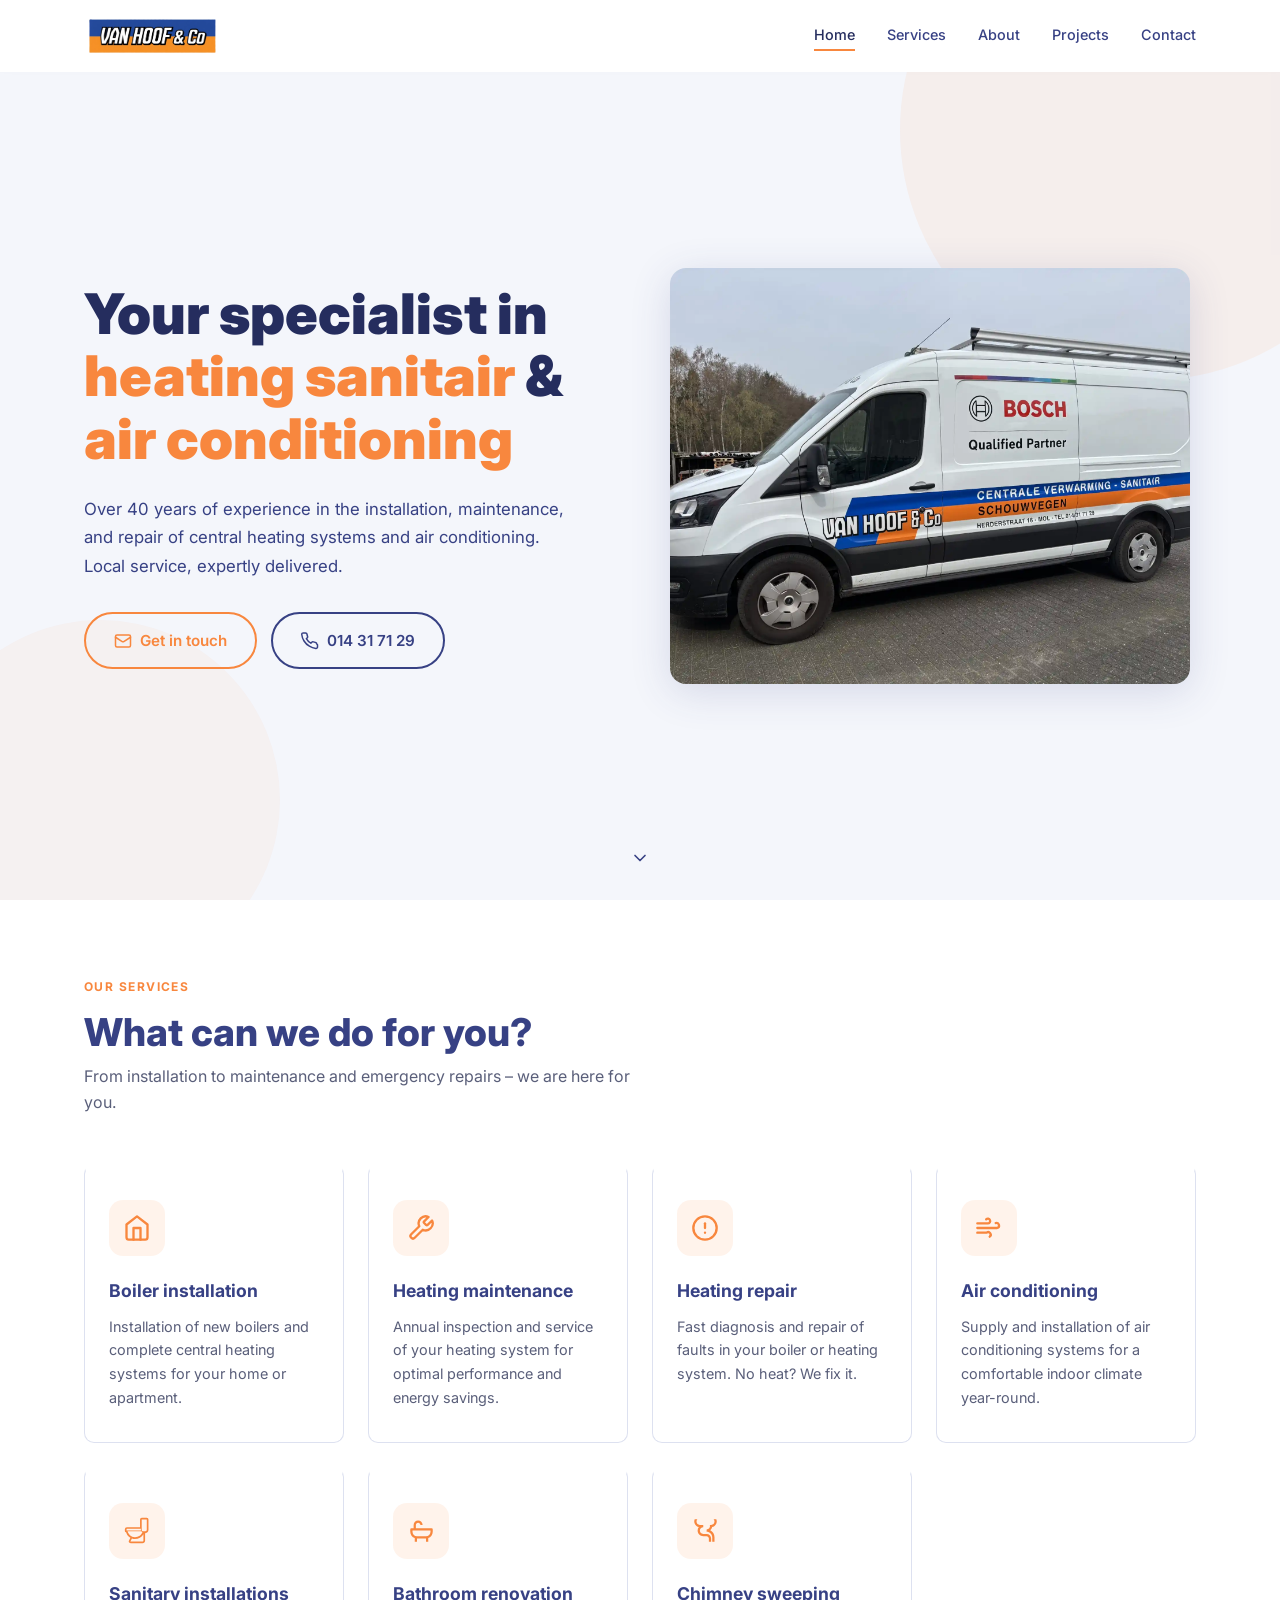
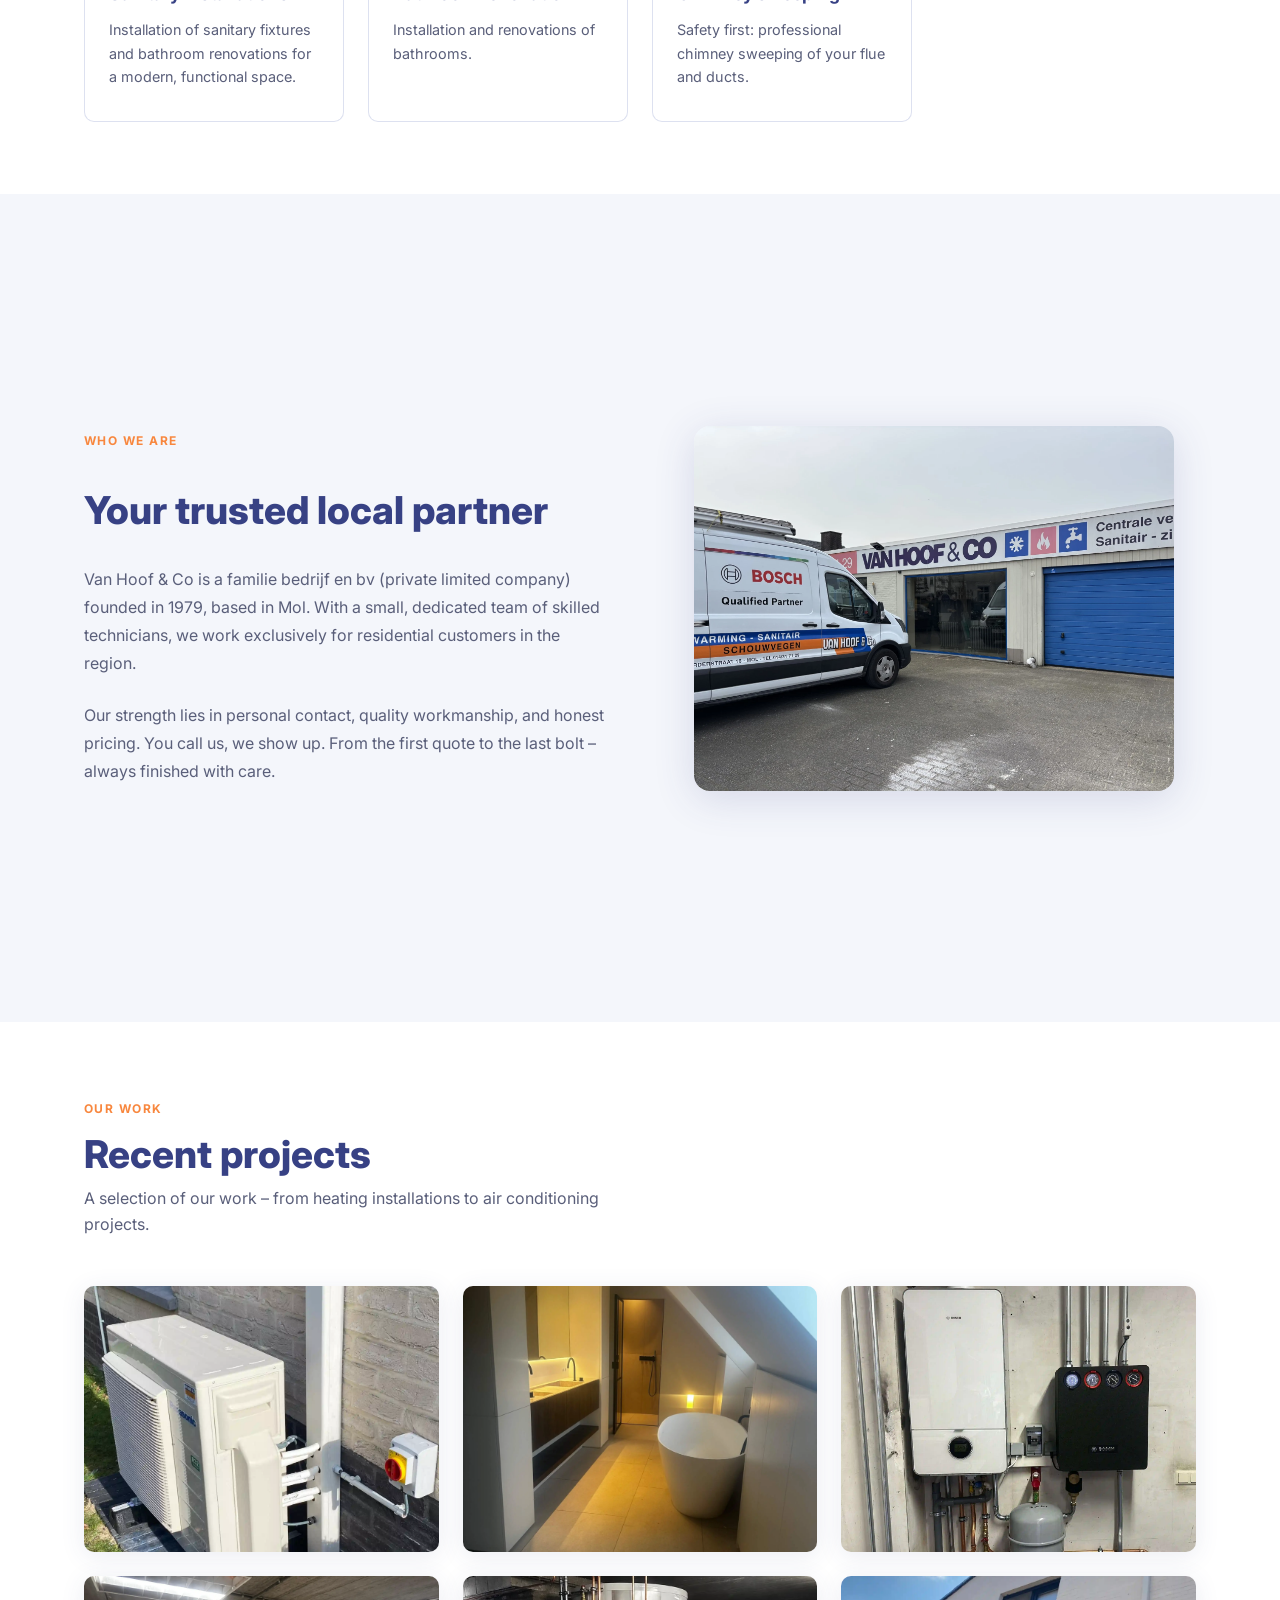
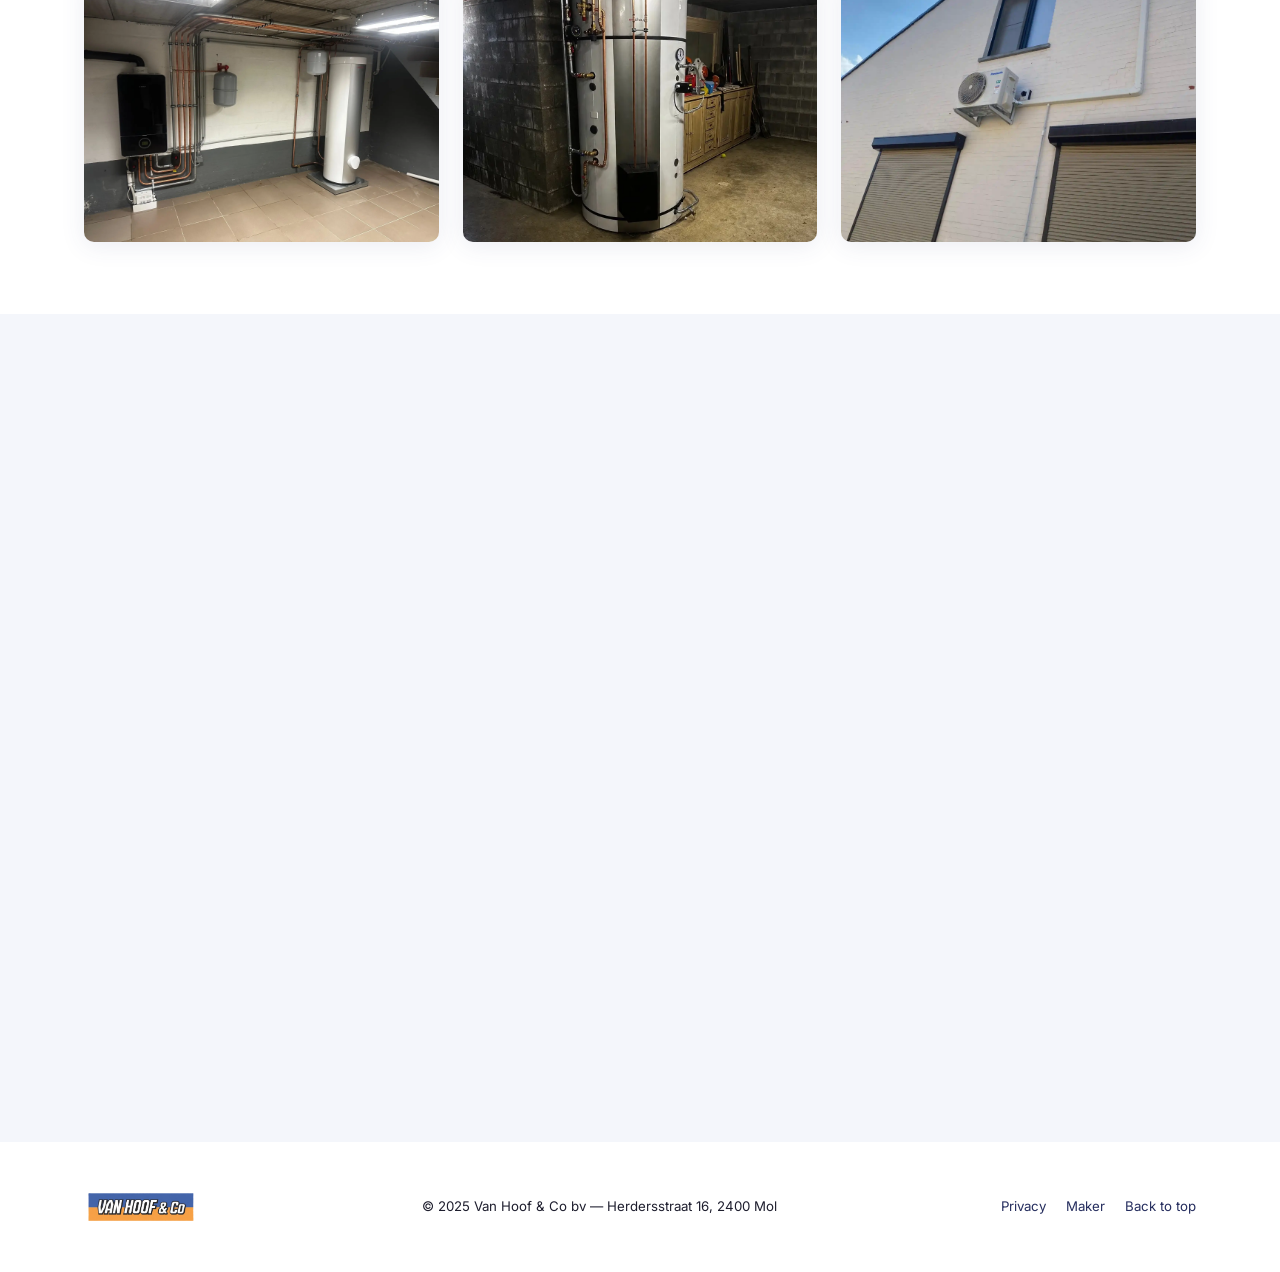
==== commit 9523e333: "maker page" ====
--- a/index.html
+++ b/index.html
@@ -443,6 +443,7 @@
 
       <nav class="footer-links" aria-label="Footer links">
         <a href="#" data-i18n="footer-privacy">Privacy</a>
+        <a href="maker.html">Maker</a>
         <a href="#home" data-i18n="footer-top">Naar boven</a>
       </nav>
 
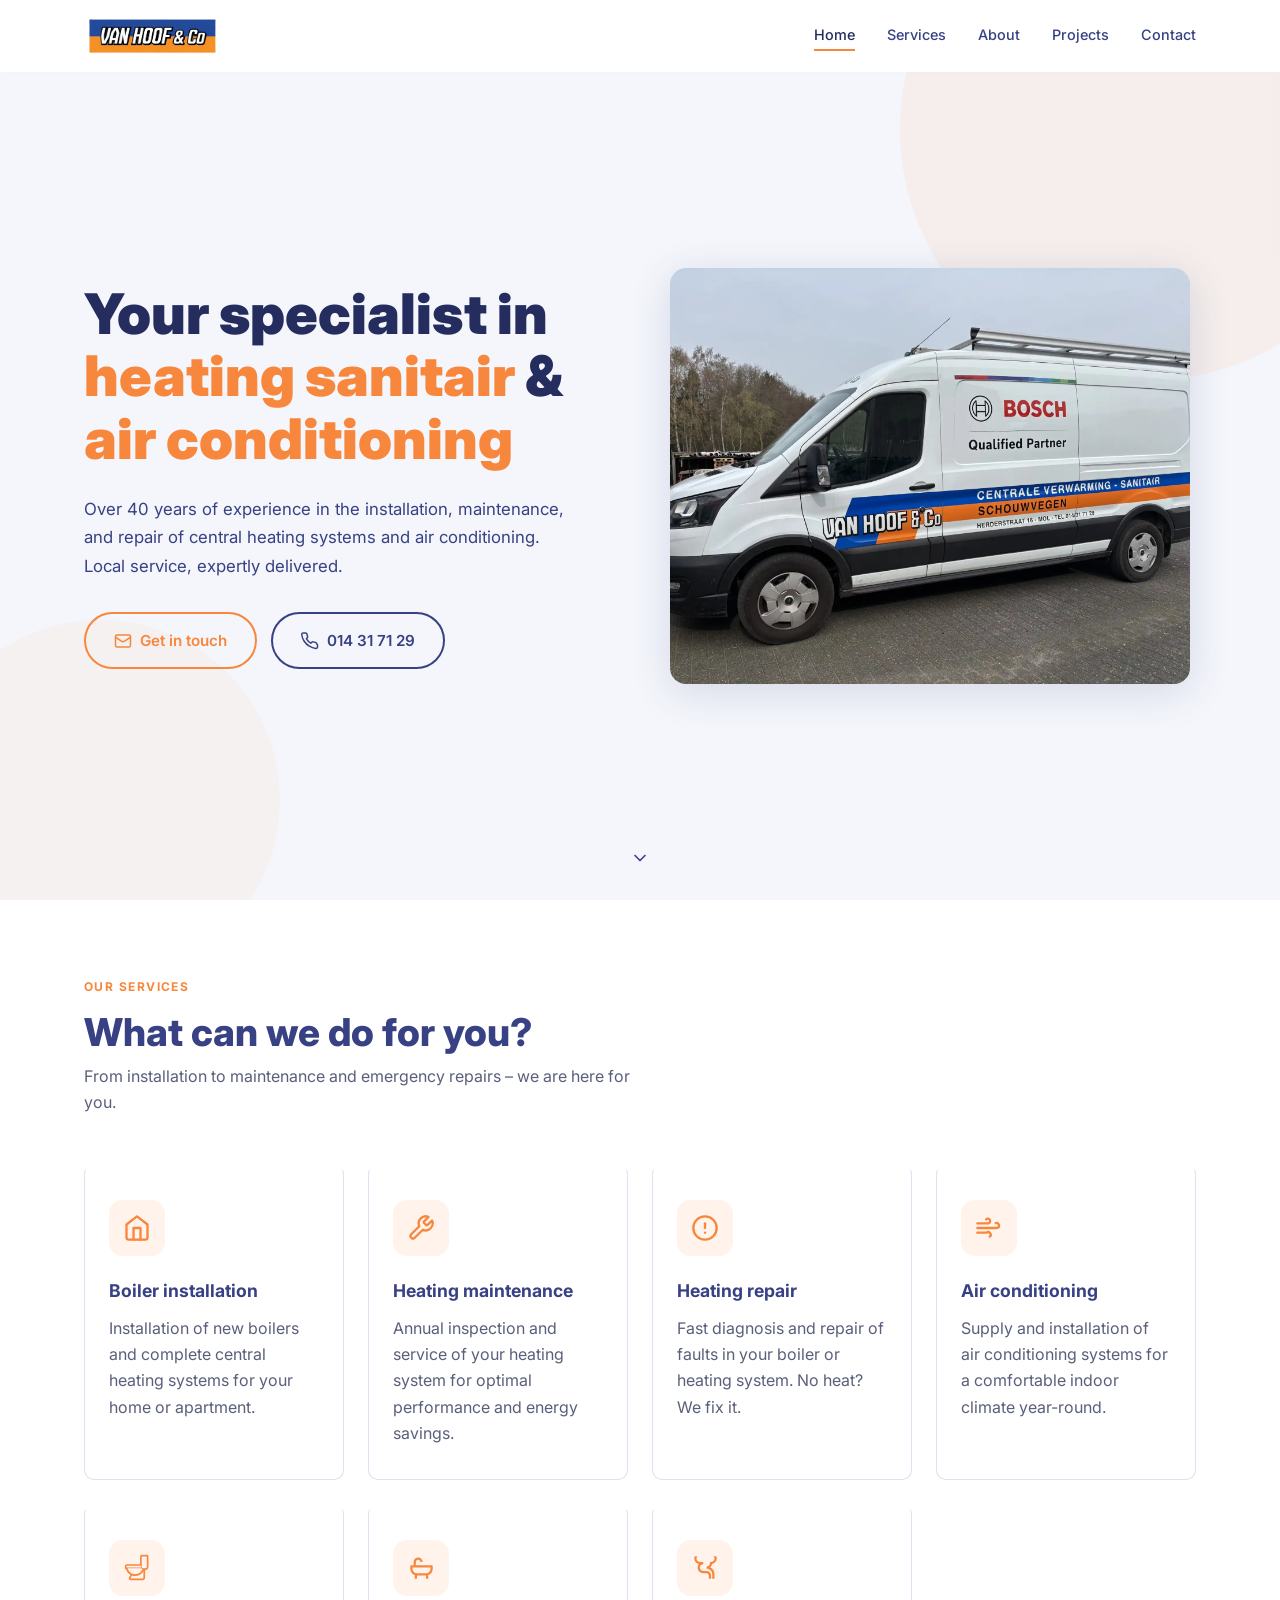
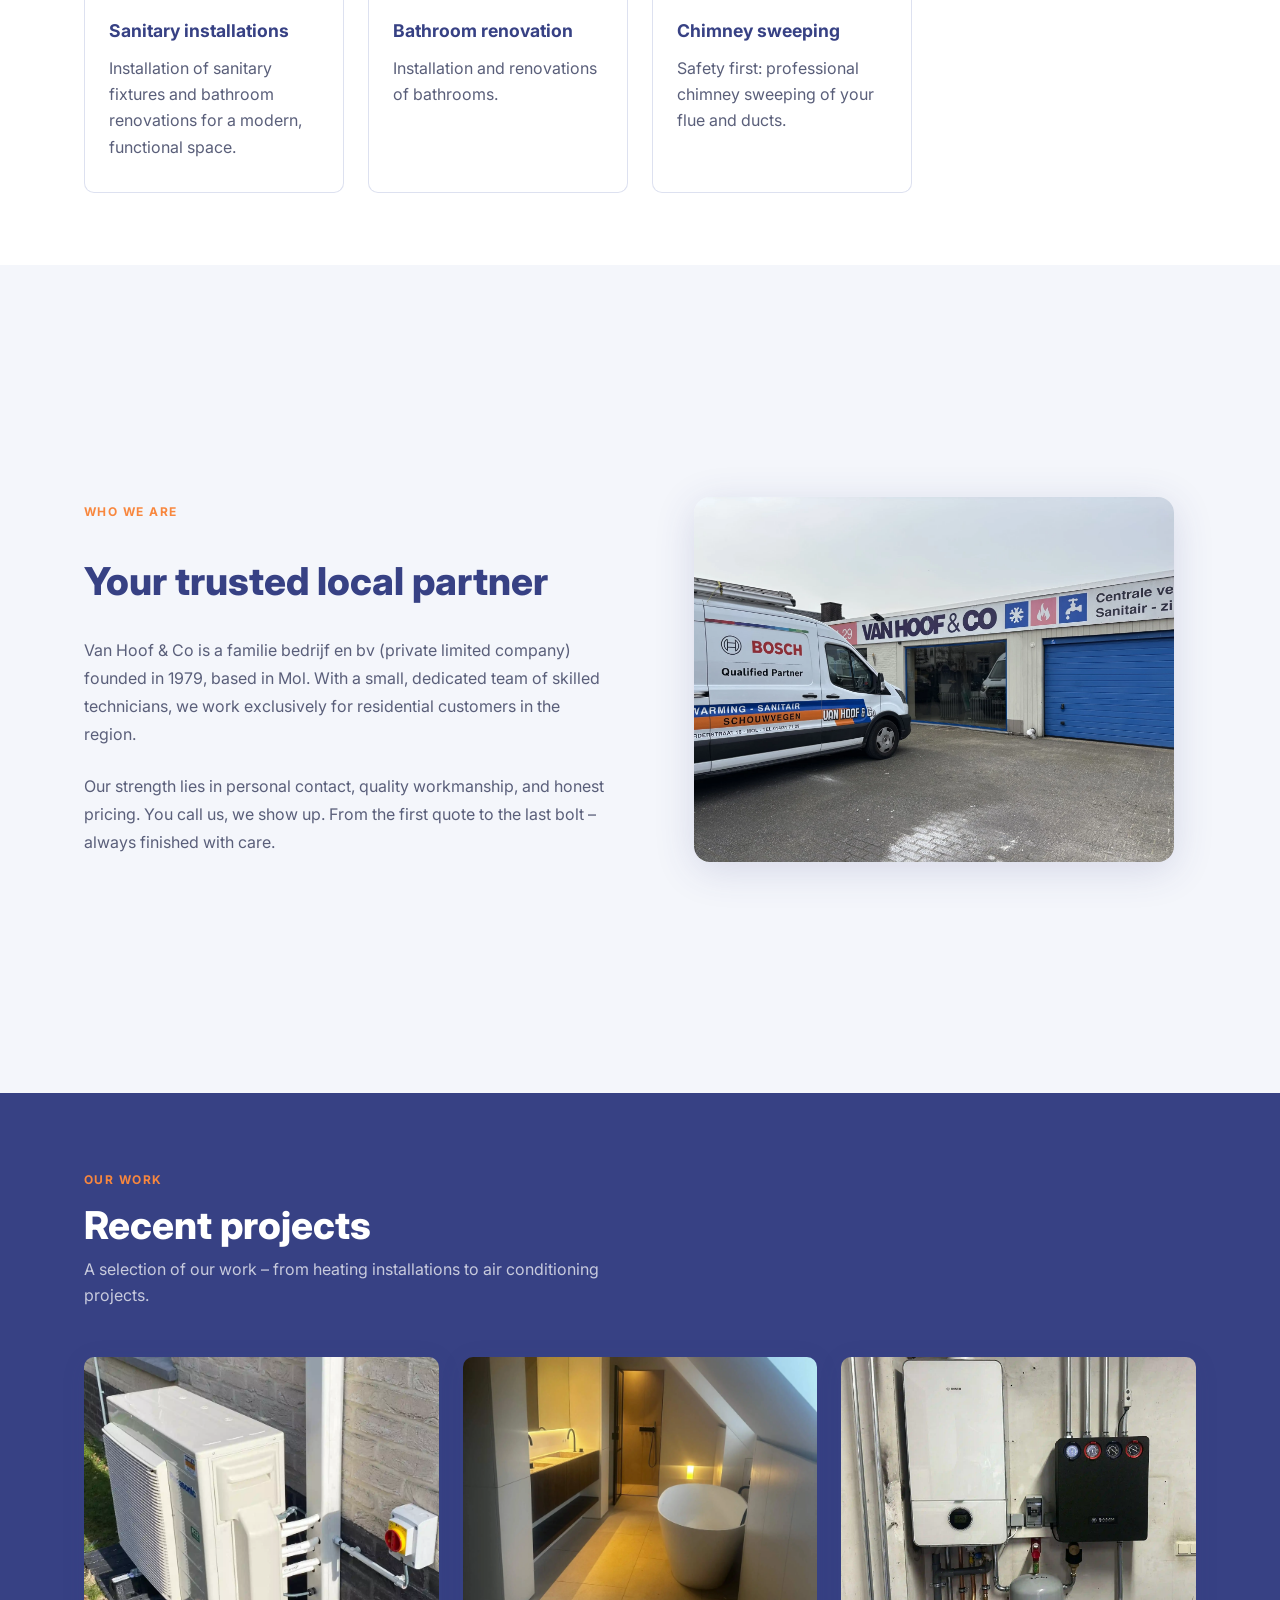
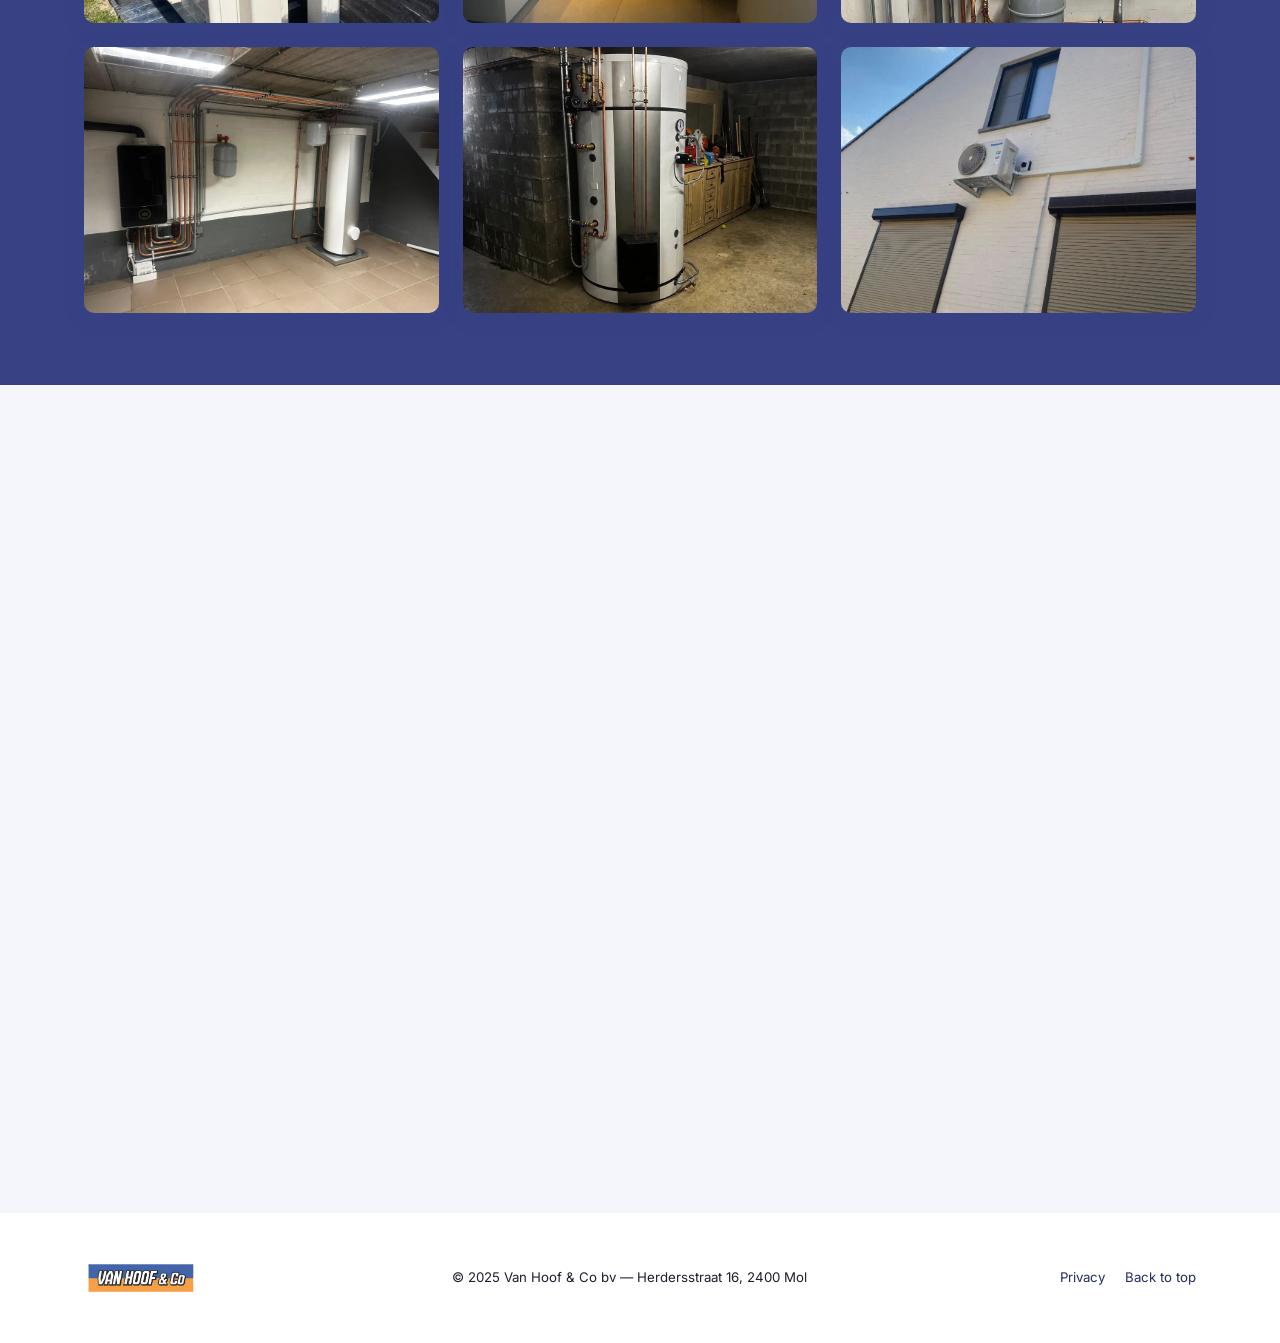
==== commit 32915747: "maker weg" ====
--- a/index.html
+++ b/index.html
@@ -443,8 +443,7 @@
 
       <nav class="footer-links" aria-label="Footer links">
         <a href="#" data-i18n="footer-privacy">Privacy</a>
-        <a href="maker.html">Maker</a>
-        <a href="#home" data-i18n="footer-top">Naar boven</a>
+<a href="#home" data-i18n="footer-top">Naar boven</a>
       </nav>
 
     </div>
--- a/css/style.css
+++ b/css/style.css
@@ -512,7 +512,7 @@
 }
 
 .service-card p {
-  font-size: 0.9rem;
+  font-size: 1rem;
   color: var(--text-muted);
   line-height: 1.65;
 }
@@ -613,7 +613,15 @@
   flex-direction: column;
   justify-content: center;
   padding: 72px 0;
-  background: var(--white);
+  background: var(--navy);
+}
+
+#realisaties .section-title {
+  color: var(--white);
+}
+
+#realisaties .section-subtitle {
+  color: rgba(255, 255, 255, 0.72);
 }
 
 .gallery-grid {
@@ -627,7 +635,7 @@
   border-radius: var(--radius);
   overflow: hidden;
   aspect-ratio: 4 / 3;
-  cursor: pointer;
+  cursor: zoom-in;
   box-shadow: var(--shadow);
 }
 
@@ -643,24 +651,55 @@
 }
 
 .gallery-overlay {
-  position: absolute;
+  display: none;
+}
+
+/* ---------- Lightbox ---------- */
+.lightbox {
+  position: fixed;
   inset: 0;
-  background: linear-gradient(to top, rgba(55, 65, 132, 0.85) 0%, rgba(55, 65, 132, 0.2) 60%, transparent 100%);
+  z-index: 2000;
+  background: rgba(0, 0, 0, 0.92);
+  display: flex;
+  align-items: center;
+  justify-content: center;
+  padding: 24px;
   opacity: 0;
+  pointer-events: none;
+  transition: opacity 0.25s ease;
+}
+
+.lightbox.open {
+  opacity: 1;
+  pointer-events: all;
+}
+
+.lightbox-img {
+  max-width: 90vw;
+  max-height: 85vh;
+  object-fit: contain;
+  border-radius: 8px;
+  box-shadow: 0 8px 60px rgba(0, 0, 0, 0.5);
+  user-select: none;
+}
+
+.lightbox-close {
+  position: fixed;
+  top: 20px;
+  right: 28px;
+  background: none;
+  border: none;
+  color: var(--white);
+  font-size: 2.2rem;
+  line-height: 1;
+  cursor: pointer;
+  opacity: 0.75;
   transition: opacity var(--transition);
-  display: flex;
-  align-items: flex-end;
-  padding: 20px;
-}
-
-.gallery-item:hover .gallery-overlay {
+  padding: 4px 8px;
+}
+
+.lightbox-close:hover {
   opacity: 1;
-}
-
-.gallery-caption {
-  color: var(--white);
-  font-size: 0.9rem;
-  font-weight: 600;
 }
 
 .gallery-item.gallery-placeholder {
